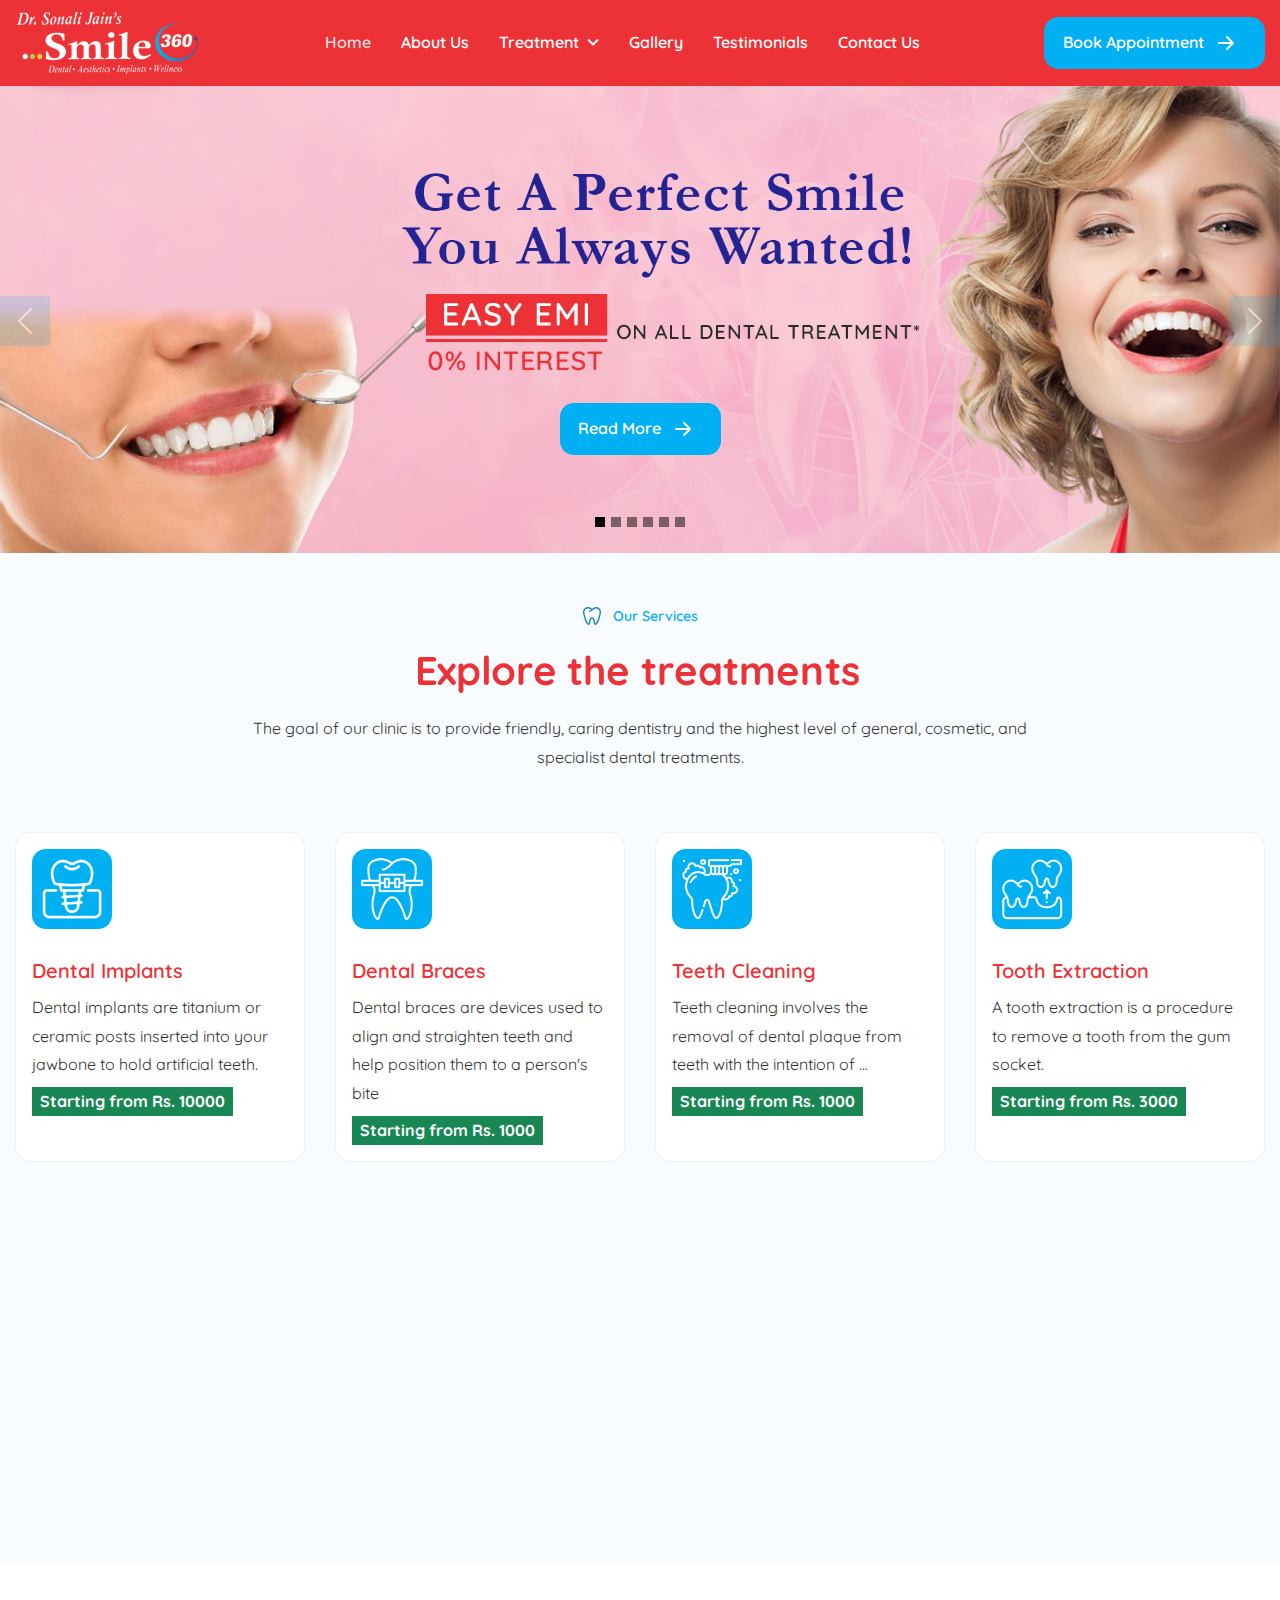
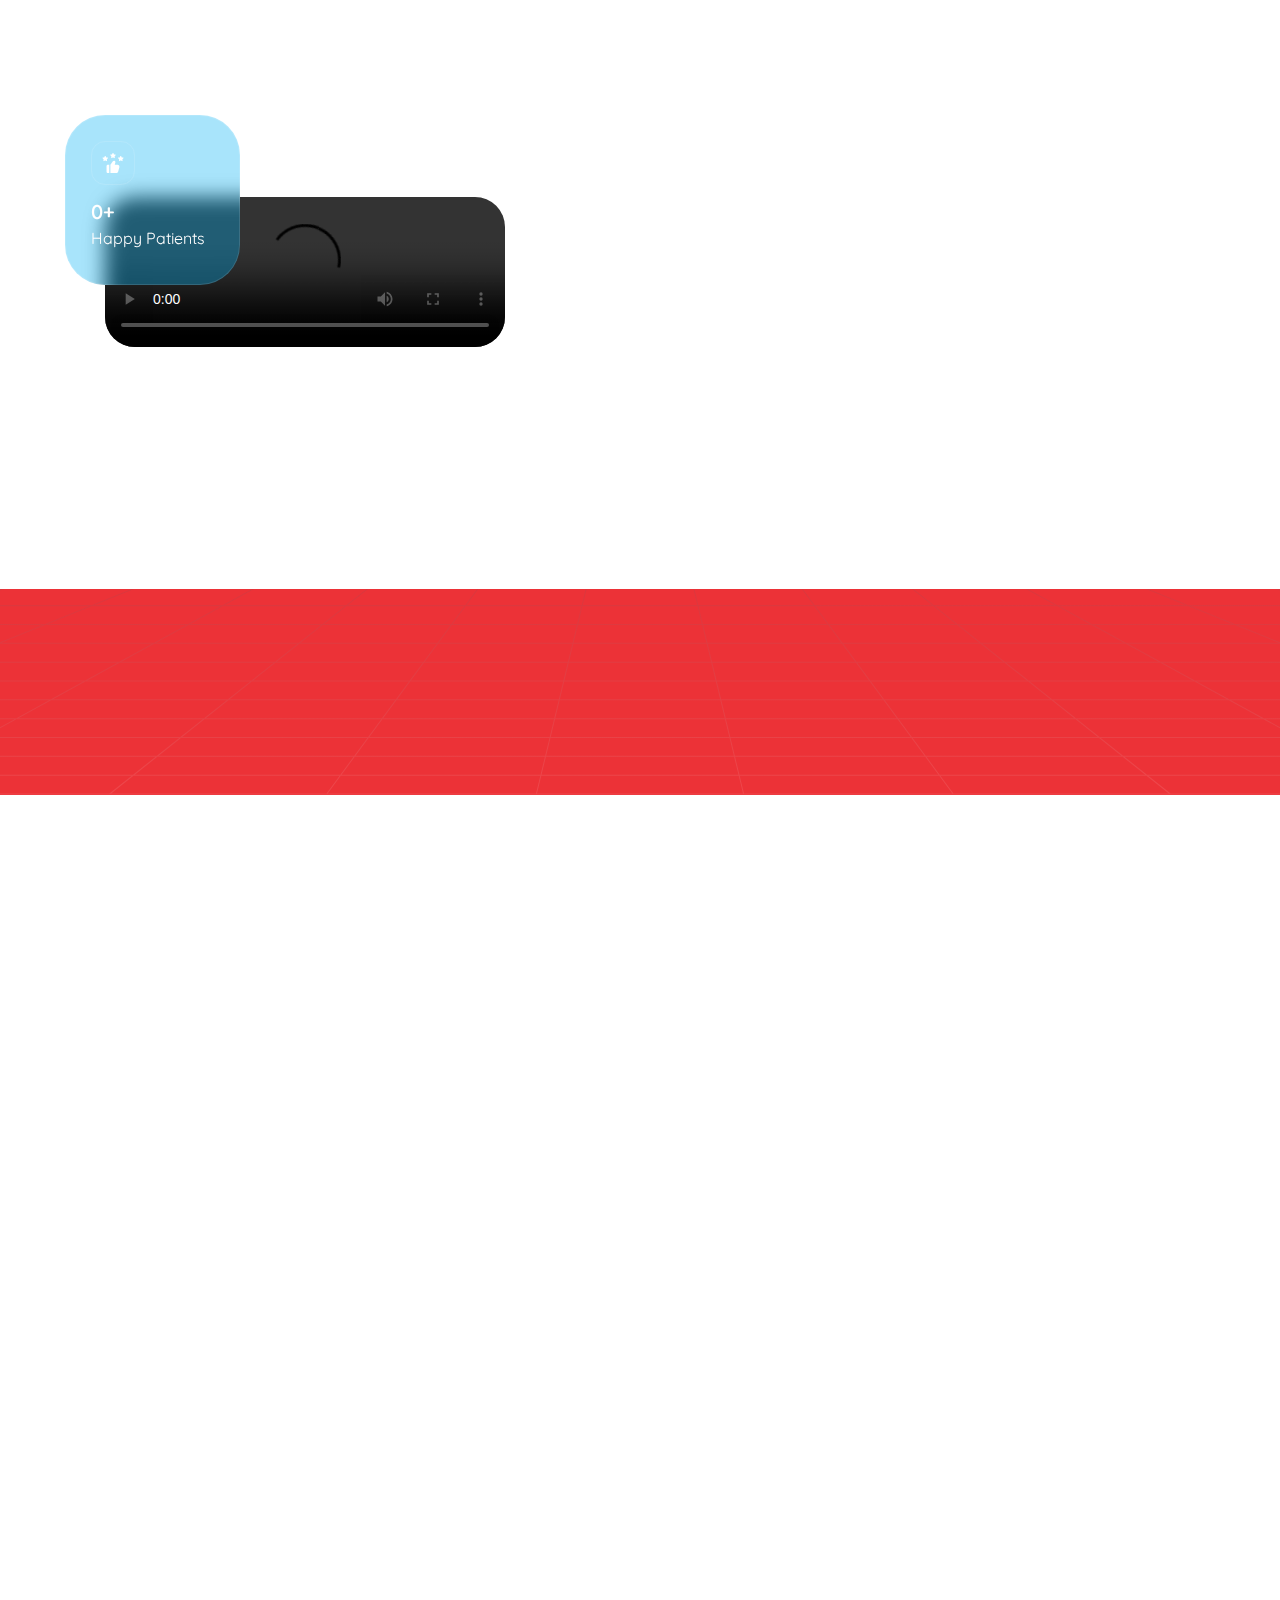
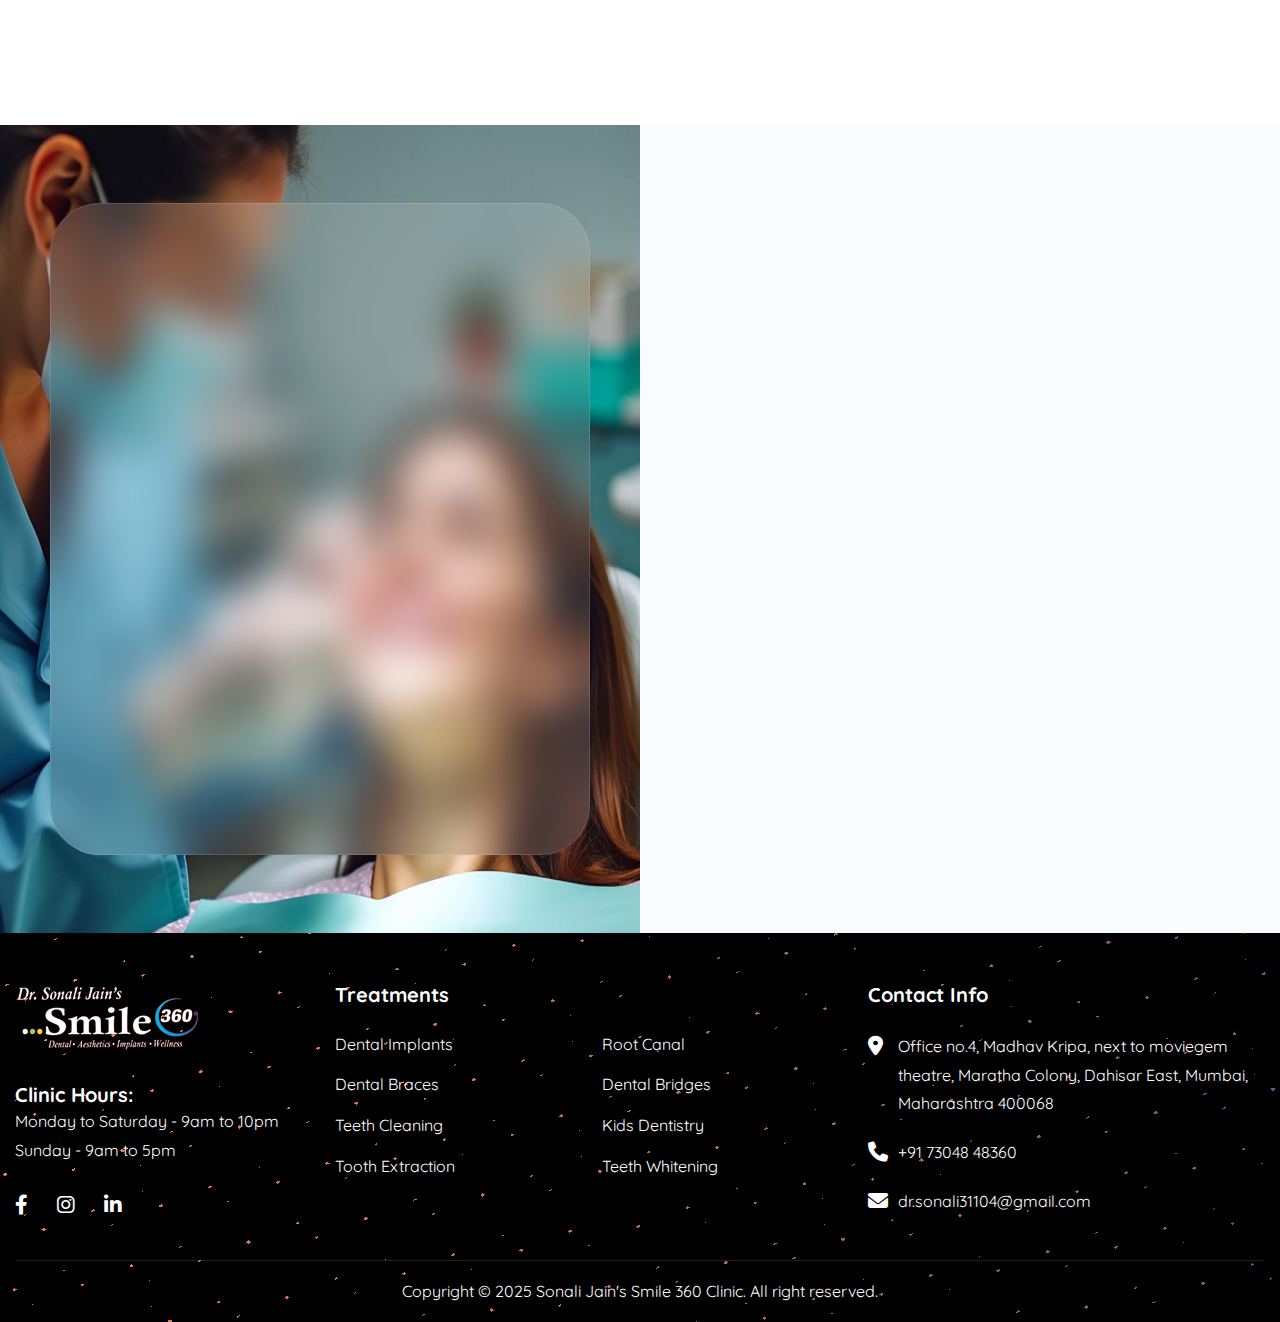
==== index.html @ e0e4926a "- new setup" ====
<!DOCTYPE html>
<html lang="zxx">

<head>
    <!-- Meta -->
    <meta charset="utf-8">
    <meta http-equiv="X-UA-Compatible" content="IE=edge">
    <meta name="viewport" content="width=device-width, initial-scale=1.0">
    <meta name="description" content="">
    <meta name="keywords" content="">
    <meta name="author" content="">
    <!-- Page Title -->
    <title>Best Dental Clinic in Mumbai and Thane - Smile 360 Clinic</title>
    <!-- Favicon Icon -->
    <link rel="shortcut icon" type="image/x-icon" href="images/favicon.png">
    <!-- Google Fonts Css-->
    <link rel="preconnect" href="https://fonts.googleapis.com/">
    <link rel="preconnect" href="https://fonts.gstatic.com/" crossorigin>
    <link href="https://fonts.googleapis.com/css2?family=Quicksand:wght@300..700&amp;display=swap" rel="stylesheet">
    <!-- Bootstrap Css -->
    <link href="css/bootstrap.min.css" rel="stylesheet" media="screen">
    <!-- SlickNav Css -->
    <!-- Swiper Css -->
    <!-- Font Awesome Icon Css-->
    <link href="css/all.css" rel="stylesheet" media="screen">
    <!-- Animated Css -->
    <link href="css/animate.css" rel="stylesheet">
    <!-- Magnific Popup Core Css File -->
    <link rel="stylesheet" href="css/magnific-popup.css">
    <!-- Main Custom Css -->
    <link href="css/custom.css" rel="stylesheet" media="screen">
    <script src="https://static.elfsight.com/platform/platform.js" async></script>
</head>

<body>
    <!-- Header Start -->
    <header class="main-header">
        <!-- <div class="header-sticky"> -->
            <nav class="navbar navbar-expand-lg">
                <div class="container">
                    <!-- Logo Start -->
                    <a class="navbar-brand" href="index.html">
                        <img src="images/logo.png" alt="Logo">
                    </a>
                    <!-- Logo End -->

                    <!-- Main Menu Start -->
                    <div class="collapse navbar-collapse main-menu">
                        <div class="nav-menu-wrapper">
                            <ul class="navbar-nav mr-auto" id="menu">
                                <li class="nav-item"><a class="nav-link active" href="">Home</a></li>
                                <li class="nav-item"><a class="nav-link" href="">About Us</a></li>

                                <li class="nav-item submenu"><a class="nav-link" href="#">Treatment</a>
                                    <ul>
                                        <li class="nav-item"><a class="nav-link" href="">Dental Implants
                                        <li class="nav-item"><a class="nav-link" href="">Dental Braces</a></li>
                                        <li class="nav-item"><a class="nav-link" href="">Teeth Cleaning</a></li>
                                        <li class="nav-item"><a class="nav-link" href="">Tooth Extraction</a></li>
                                        <li class="nav-item"><a class="nav-link" href="">Root Canal</a></li>
                                        <li class="nav-item"><a class="nav-link" href="">Dental Bridges</a></li>
                                        <li class="nav-item"><a class="nav-link" href="">Kids Dentistry</a></li>
                                        <li class="nav-item"><a class="nav-link" href="">Teeth Whitening</a></li>
                                    </ul>
                                </li>
                                <li class="nav-item"><a class="nav-link" href="">Gallery</a></li>
                                <li class="nav-item"><a class="nav-link" href="">Testimonials</a></li>
                                <li class="nav-item"><a class="nav-link" href="">Contact Us</a></li>
                                <li class="nav-item highlighted-menu"><a class="nav-link" href="">Book Appointment</a>
                                </li>
                            </ul>
                        </div>
                        <!-- Let’s Start Button Start -->
                        <div class="header-btn d-inline-flex">
                            <a href="" class="btn-default btn-highlighted">book appointment</a>
                        </div>
                        <!-- Let’s Start Button End -->
                    </div>
                    <!-- Main Menu End -->
                    <div class="navbar-toggle"></div>
                </div>
            </nav>
            <div class="responsive-menu"></div>
      
    </header>
    <!-- Header End -->

    <!-- Hero Section Start -->

    <div id="carouselExampleCaptions" class="carousel slide carousel-fade" data-bs-ride="carousel">
        <div class="carousel-indicators">
            <button type="button" data-bs-target="#carouselExampleCaptions" data-bs-slide-to="0" class="active"
                aria-current="true" aria-label="Slide 1"></button>
            <button type="button" data-bs-target="#carouselExampleCaptions" data-bs-slide-to="1"
                aria-label="Slide 2"></button>
            <button type="button" data-bs-target="#carouselExampleCaptions" data-bs-slide-to="2"
                aria-label="Slide 3"></button>
            <button type="button" data-bs-target="#carouselExampleCaptions" data-bs-slide-to="3"
                aria-label="Slide 4"></button>
            <button type="button" data-bs-target="#carouselExampleCaptions" data-bs-slide-to="4"
                aria-label="Slide 5"></button>
            <button type="button" data-bs-target="#carouselExampleCaptions" data-bs-slide-to="5"
                aria-label="Slide 6"></button>
        </div>
        <div class="carousel-inner">
            <div class="carousel-item active">
                <img src="images/slider/banner1.jpg" class="d-block w-100" alt="">
                <div class="carousel-caption row justify-content-center align-items-center">
                    <div class="col-md-12 col-12">

                        <a class="btn-default wow fadeInUp" data-wow-delay="1s" href="">Read More </a>
                    </div>
                </div>
            </div>
            <div class="carousel-item">
                <img src="images/slider/banner6.jpg" class="d-block w-100" alt="Electrical Draughtsman Course">
                <div class="carousel-caption bottom-1 row justify-content-end">
                    <div class="col-md-6 col-6">

                        <a class="btn-default wow fadeInUp" data-wow-delay="1s"
                            href="">Read More </a>
                    </div>
                </div>
            </div>
            
            <div class="carousel-item">
                <img src="images/slider/banner4.jpg" class="d-block w-100" alt="">
                <div class="carousel-caption row text-start">
                    <div class="col-md-12 col-12">

                        <a class="btn-default wow fadeInUp" data-wow-delay="1s"
                            href="">Read More </a>
                    </div>
                </div>
            </div>
            <div class="carousel-item">
                <img src="images/slider/banner5.jpg" class="d-block w-100" alt="">
                <div class="carousel-caption row text-start">
                    <div class="col-md-12 col-12">

                        <a class="btn-default wow fadeInUp" data-wow-delay="1s"
                            href="">Read More </a>
                    </div>
                </div>
            </div>
            <div class="carousel-item">
                <img src="images/slider/banner2.jpg" class="d-block w-100" alt="">
                <div class="carousel-caption row text-start">
                    <div class="col-md-12 col-12">

                        <a class="btn-default wow fadeInUp" data-wow-delay="1s"
                            href="">Read More </a>
                    </div>
                </div>
            </div>
            <div class="carousel-item">
                <img src="images/slider/banner7.jpg" class="d-block w-100" alt="Electrical Draughtsman Course">
                <div class="carousel-caption row text-start">
                    <div class="col-md-12 col-12">

                        <a class="btn-default wow fadeInUp" data-wow-delay="1s"
                            href="">Read More </a>
                    </div>
                </div>
            </div>

        </div>
        <button class="carousel-control-prev" type="button" data-bs-target="#carouselExampleCaptions"
            data-bs-slide="prev">
            <span class="carousel-control-prev-icon" aria-hidden="true"></span>
            <span class="visually-hidden">Previous</span>
        </button>
        <button class="carousel-control-next" type="button" data-bs-target="#carouselExampleCaptions"
            data-bs-slide="next">
            <span class="carousel-control-next-icon" aria-hidden="true"></span>
            <span class="visually-hidden">Next</span>
        </button>
    </div>

    <!-- Hero Section End -->
    <!-- Our Service Section Start -->
    <div class="our-service">
        <div class="container">
            <div class="row section-row">
                <div class="col-lg-12">
                    <!-- Section Title Start -->
                    <div class="section-title">
                        <h3 class="wow fadeInUp">our services</h3>
                        <h2 class="text-anime-style-3" data-cursor="-opaque">Explore the treatments</h2>
                        <p class="wow fadeInUp" data-wow-delay="0.25s">The goal of our clinic is to provide friendly,
                            caring dentistry and the highest level of general, cosmetic, and specialist dental
                            treatments. </p>
                    </div>
                    <!-- Section Title End -->
                </div>
            </div>

            <div class="row">


                <div class="col-lg-3 col-md-6">
                    <a href="">
                        <div class="service-item wow fadeInUp" data-wow-delay="0.2s">
                            <div class="icon-box">
                                <img src="images/services/dental-implant.png" alt="Dental Implants">
                            </div>
                            <div class="service-content">
                                <h3>Dental Implants</h3>
                                <p>Dental implants are titanium or ceramic posts inserted into your jawbone to hold
                                    artificial teeth.</p>
                                <p class="bg-success text-white px-2 mt-2 d-inline-block fw-bold">Starting from Rs.
                                    10000</p>
                            </div>

                        </div>
                    </a>
                </div>

                <div class="col-lg-3 col-md-6">
                    <a href="">
                        <div class="service-item wow fadeInUp" data-wow-delay="0.4s">
                            <div class="icon-box">
                                <img src="images/services/dental-braces.png" alt="Dental Braces">
                            </div>
                            <div class="service-content">
                                <h3>Dental Braces</h3>
                                <p>Dental braces are devices used to align and straighten teeth and help position them to a person's bite</p>
                                <p class="bg-success text-white px-2 mt-2 d-inline-block fw-bold">Starting from Rs.
                                    1000</p>
                            </div>
                        </div>
                    </a>
                </div>
                <div class="col-lg-3 col-md-6">
                    <a href="">
                        <div class="service-item wow fadeInUp" data-wow-delay="0.6s">
                            <div class="icon-box">
                                <img src="images/services/teeth-cleaning.png" alt="Teeth cleaning">
                            </div>
                            <div class="service-content">
                                <h3>teeth cleaning</h3>
                                <p>Teeth cleaning involves the removal of dental plaque from teeth with the intention of
                                    ...
                                </p>
                                <p class="bg-success text-white px-2 mt-2 d-inline-block fw-bold">Starting from Rs.
                                    1000</p>
                            </div>
                        </div>
                    </a>
                </div>
                <div class="col-lg-3 col-md-6">
                    <a href="">
                        <div class="service-item wow fadeInUp" data-wow-delay="0.8s">
                            <div class="icon-box">
                                <img src="images/services/tooth-extraction.png" alt="Tooth Extraction">
                            </div>
                            <div class="service-content">
                                <h3>Tooth Extraction</h3>
                                <p>A tooth extraction is a procedure to remove a tooth from the gum socket.</p>
                                <p class="bg-success text-white px-2 mt-2 d-inline-block fw-bold">Starting from Rs.
                                    3000</p>
                            </div>
                        </div>
                    </a>
                </div>
                <div class="col-lg-3 col-md-6">
                    <a href="">
                        <div class="service-item wow fadeInUp" data-wow-delay="1s">
                            <div class="icon-box">
                                <img src="images/services/root-canal.png" alt="Root Canal">
                            </div>
                            <div class="service-content">
                                <h3>Root Canal</h3>
                                <p>Root canal is a treatment to repair & save a badly infected tooth instead of removing it.</p>
                                <p class="bg-success text-white px-2 mt-2 d-inline-block fw-bold">Starting from Rs.
                                    1300</p>
                            </div>
                        </div>
                    </a>
                </div>
                <div class="col-lg-3 col-md-6">
                    <a href="">
                        <div class="service-item wow fadeInUp" data-wow-delay="1.2s">
                            <div class="icon-box">
                                <img src="images/services/dental-bridges.png" alt="Dental bridges">
                            </div>
                            <div class="service-content">
                                <h3>Dental bridges</h3>
                                <p>Dental bridges are prosthetic devices used to replace missing teeth by anchoring to adjacent </p>
                                <p class="bg-success text-white px-2 mt-2 d-inline-block fw-bold">Starting from Rs.
                                    4000</p>
                            </div>
                        </div>
                    </a>
                </div>
                <div class="col-lg-3 col-md-6">
                    <a href="">
                        <div class="service-item wow fadeInUp" data-wow-delay="1.4s">
                            <div class="icon-box">
                                <img src="images/services/kids-dentistry.png" alt="Kids Dentistry">
                            </div>
                            <div class="service-content">
                                <h3>Kids Dentistry</h3>
                                <p>Kids' dental care covers a range of practices and habits that promote oral health in children</p>
                                <p class="bg-success text-white px-2 mt-2 d-inline-block fw-bold">Starting from Rs.
                                    1000</p>
                            </div>
                        </div>
                    </a>
                </div>
                <div class="col-lg-3 col-md-6">
                    <a href="">
                        <div class="service-item wow fadeInUp" data-wow-delay="1.6s">
                            <div class="icon-box">
                                <img src="images/services/tooth-whitening.png" alt="">
                            </div>
                            <div class="service-content">
                                <h3>teeth whitening</h3>
                                <p>Teeth cleaning involves the removal of dental plaque from teeth with the intention of
                                    ...
                                </p>
                                <p class="bg-success text-white px-2 mt-2 d-inline-block fw-bold">Starting from Rs.
                                    1000</p>
                            </div>
                        </div>
                    </a>
                </div>
            </div>
        </div>
    </div>
    <!-- Our Service Section End -->

    <!-- About Us Section Start -->
    <div class="about-us">
        <div class="container">
            <div class="row align-items-center">
                <div class="col-lg-6">
                    <!-- About Image Start -->
                    <div class="about-image">
                        <div class="about-img">
                            <figure class="">
                                <video controls width="400" autoplay>
                                    <source src="images/Dr.SonalJain.mp4" type="video/mp4">
                                    <source src="movie.ogg" type="video/ogg">
                                  Your browser does not support the video tag.
                                  </video>
                            </figure>
                        </div>

                        <!-- Happy Patients Counter Start -->
                        <div class="happy-patients-counter">
                            <div class="happy-patients-counter-box">
                                <div class="icon-box">
                                    <img src="images/icon-happy-patients.svg" alt="">
                                </div>

                                <div class="happy-patients-counter-content">
                                    
                                    <h3><span class="counter" data-count="875">0</span>+</h3>
                                    <p>happy patients</p>
                                </div>
                            </div>
                        </div>
                        <!-- Happy Patients Counter End -->
                    </div>
                    <!-- About Image End -->
                </div>
                <div class="col-lg-6">
                    <!-- About Us Content Start -->
                    <div class="about-us-content">
                        <!-- Section Title Start -->
                        <div class="section-title">
                            
                            <h2 class="text-anime-style-3" data-cursor="-opaque">Dr Sonali Jain's<br> Smile 360 Clinic</h2>
                            <p class="wow fadeInUp" data-wow-delay="0.25s">The goal of our clinic is to provide
                                friendly, caring dentistry and the highest level of general, cosmetic and specialist
                                dental treatments With dental practice throughout the world.</p>
                        </div>
                        <!-- Section Title End -->

                        <!-- About Content Body Start -->
                        <div class="about-content-body">
                            <div class="row align-items-center">
                                <div class="col-md-7">
                                    <!-- About Content List Start -->
                                    <div class="about-content-list wow fadeInUp" data-wow-delay="0.5s">
                                        <ul>
                                            <li>Lowest Price Guarantee</li>
                                            <li>Emergency Dental Services</li>
                                            <li>Family Friendly</li>
                                            <li>Cutting Edge Technology</li>
                                        </ul>
                                    </div>
                                    <!-- About Content List End -->
                                </div>

                                <div class="col-md-5">
                                    <!-- About Content Box Start -->
                                    <div class="experience-counter wow fadeInUp" data-wow-delay="0.5s">
                                        <div class="icon-box">
                                            <img src="images/icon-experience-year.svg" alt="">
                                        </div>
                                        <div class="experience-counter-content">
                                            <h3><span class="counter" data-count="10">0</span>+</h3>
                                            <p>years of experience</p>
                                        </div>
                                    </div>
                                    <!-- About Content Box End -->
                                </div>
                            </div>
                        </div>
                        <!-- About Content Body End -->

                        <!-- About Content Btn Start -->
                        <div class="about-content-btn wow fadeInUp" data-wow-delay="0.75s">
                            <a href="#" class="btn-default">read more</a>
                        </div>
                        <!-- About Content Btn End -->
                    </div>
                    <!-- About Us Content End -->
                </div>
            </div>
        </div>
    </div>
    <!-- About Us Section End -->
<!-- We Provide Section Start -->
<div class="we-provide">
    <div class="container">
        <div class="row align-items-center">
            <div class="col-lg-12">
                <!-- We Provide Content Start -->
                <div class="we-provide-content mb-4">
                    <!-- Section Title Start -->
                    <div class="section-title text-center">
                        <h3 class="wow fadeInUp">Testimonials</h3>
                        <h2 class="text-anime-style-3" data-cursor="-opaque">Patient Testimonials</h2>
                        
                    </div>
                    <!-- Section Title End -->
                </div>
                <!-- We Provide Content End -->
            </div>

            

            <div class="col-lg-12">
                
<div class="elfsight-app-6a26f00c-03b9-44f4-a646-f87612544fa8" data-elfsight-app-lazy></div>
            </div>
        </div>
    </div>
</div>
<!-- We Provide Section End -->
    <!-- Photo Gallery Section Start -->
	<div class="our-gallery-page">
		<div class="container">
            <div class="row section-row">
                <div class="col-lg-12">
                    <!-- Section Title Start -->
                    <div class="section-title">
                        <h3 class="wow fadeInUp">my works</h3>
                        <h2 class="text-anime-style-3" data-cursor="-opaque">Smile Gallery</h2>
                        <p class="wow fadeInUp" data-wow-delay="0.25s">Don't stop smiling, it is exactly what the world needs to survive</p>
                    </div>
                    <!-- Section Title End -->
                </div>
            </div>

			<!-- gallery section start -->
			<div class="row gallery-items">
                <div class="col-lg-3 col-md-6 col-6">
                   
                    <div class="photo-gallery wow fadeInUp" >
                        <a href="images/gallery/1.jpg">
                            <figure>
                                <img src="images/gallery/1.jpg" alt="">
                            </figure>
                        </a>
                    </div>
                    
                </div>

                <div class="col-lg-3 col-md-6 col-6">
                   
                    <div class="photo-gallery wow fadeInUp" data-wow-delay="0.2s" >
                        <a href="images/gallery/2.jpg">
                            <figure>
                                <img src="images/gallery/2.jpg" alt="">
                            </figure>
                        </a>
                    </div>
                    
                </div>

                <div class="col-lg-3 col-md-6 col-6">
                   
                    <div class="photo-gallery wow fadeInUp" data-wow-delay="0.4s" >
                        <a href="images/gallery/3.jpg">
                            <figure>
                                <img src="images/gallery/3.jpg" alt="">
                            </figure>
                        </a>
                    </div>
                    
                </div>

                <div class="col-lg-3 col-md-6 col-6">
                   
                    <div class="photo-gallery wow fadeInUp" data-wow-delay="0.6s" >
                        <a href="images/gallery/4.jpg">
                            <figure>
                                <img src="images/gallery/4.jpg" alt="">
                            </figure>
                        </a>
                    </div>
                    
                </div>

                <div class="col-lg-3 col-md-6 col-6">
                   
                    <div class="photo-gallery wow fadeInUp" data-wow-delay="0.8s" >
                        <a href="images/gallery/5.jpg">
                            <figure>
                                <img src="images/gallery/5.jpg" alt="">
                            </figure>
                        </a>
                    </div>
                    
                </div>

                <div class="col-lg-3 col-md-6 col-6">
                   
                    <div class="photo-gallery wow fadeInUp" data-wow-delay="1s" >
                        <a href="images/gallery/6.jpg">
                            <figure>
                                <img src="images/gallery/6.jpg" alt="">
                            </figure>
                        </a>
                    </div>
                    
                </div>
                
                <div class="col-lg-3 col-md-6 col-6">
                   
                    <div class="photo-gallery wow fadeInUp" data-wow-delay="1.2s" >
                        <a href="images/gallery/7.jpg">
                            <figure>
                                <img src="images/gallery/7.jpg" alt="">
                            </figure>
                        </a>
                    </div>
                    
                </div>

                <div class="col-lg-3 col-md-6 col-6">
                   
                    <div class="photo-gallery wow fadeInUp" data-wow-delay="1.4s" >
                        <a href="images/gallery/8.jpg">
                            <figure>
                                <img src="images/gallery/8.jpg" alt="">
                            </figure>
                        </a>
                    </div>
                    
                </div>

			</div>
			<!-- gallery section end -->
		</div>
	</div>
	<!-- Photo Gallery Section End -->

<!-- Why Choose Us Section Start -->
<div class="why-choose-us">
    <div class="container-fluid">
        <div class="row no-gutters align-items-center">
            <div class="col-lg-6 order-lg-1 order-2">
                <!-- Why Choose Image Start -->
                <div class="why-choose-image">
                    <!-- Why Choose Box Start -->
                    <div class="why-choose-box">
                        <!-- Why Choose Item Start -->
                        <div class="why-choose-item wow fadeInUp">
                            <div class="icon-box">
                                <img src="images/icon-medal-experience.svg" alt="">
                            </div>
                            <div class="why-choose-counter-box">
                                
                                <div class="why-choose-counter-content">
                                    <h2><span class="counter" data-count="10">0</span>+</h2>
                                    <h3>years of experience</h3>
                                </div>
                            </div>
                        </div>
                        <!-- Why Choose Item End -->

                        <!-- Why Choose Item Start -->
                        <div class="why-choose-item wow fadeInUp" data-wow-delay="0.25s">
                            <div class="icon-box">
                                <img src="images/icon-why-choose-3.svg" alt="">
                            </div>
                            <div class="why-choose-counter-box">
                                
                                <div class="why-choose-counter-content">
                                    <h2><span class="counter" data-count="500">0</span>+</h2>
                                    <h3>happy patients</h3>
                                </div>
                            </div>
                        </div>
                        <!-- Why Choose Item End -->

                        <!-- Why Choose Item Start -->
                        <div class="why-choose-item wow fadeInUp" data-wow-delay="0.5s">
                            <div class="icon-box">
                                <img src="images/icon-why-choose-2.svg" alt="">
                            </div>
                            <div class="why-choose-counter-box">
                                
                                <div class="why-choose-counter-content">
                                    <h2><span class="counter" data-count="980">0</span>+</h2>
                                    <h3>treatment completed</h3>
                                </div>
                            </div>
                        </div>
                        <!-- Why Choose Item End -->
                    </div>
                    <!-- Why Choose Box End -->
                </div>
                <!-- Why Choose Image End -->
            </div>

            <div class="col-lg-6 order-lg-2 order-1">
                <!-- Why Choose Content Start -->
                <div class="why-choose-content">
                    <!-- Section Title Start -->
                    <div class="section-title">
                        <h2 class="text-anime-style-3" data-cursor="-opaque">Frequently Asked Questions </h2>
                        
                    </div>
                    <!-- Section Title End -->

                    <div class="page-faq-accordion" id="accordion">
                        <!-- FAQ Item Start -->
                        <div class="accordion-item wow fadeInUp">
                            <h2 class="accordion-header" id="heading1">
                                <button class="accordion-button" type="button" data-bs-toggle="collapse"
                                    data-bs-target="#collapse1" aria-expanded="true" aria-controls="collapse1">
                                    What services do you offer?
                                </button>
                            </h2>
                            <div id="collapse1" class="accordion-collapse collapse show" aria-labelledby="heading1"
                                data-bs-parent="#accordion">
                                <div class="accordion-body">
                                    <p>Yes, we accept a variety of insurance plans. Please contact our office to verify if your specific insurance provider is accepted and to discuss coverage.</p>
                                </div>
                            </div>
                        </div>
                        <!-- FAQ Item End -->

                        <!-- FAQ Item Start -->
                        <div class="accordion-item wow fadeInUp" data-wow-delay="0.25s">
                            <h2 class="accordion-header" id="heading2">
                                <button class="accordion-button collapsed" type="button" data-bs-toggle="collapse"
                                    data-bs-target="#collapse2" aria-expanded="false" aria-controls="collapse2">
                                    How often should I visit the dentist?
                                </button>
                            </h2>
                            <div id="collapse2" class="accordion-collapse collapse" aria-labelledby="heading2"
                                data-bs-parent="#accordion">
                                <div class="accordion-body">
                                    <p>Dental sealants are thin, protective coatings applied to the chewing surfaces of molars to prevent cavities.</p>
                                </div>
                            </div>
                        </div>
                        <!-- FAQ Item End -->

                        <!-- FAQ Item Start -->
                        <div class="accordion-item wow fadeInUp" data-wow-delay="0.5s">
                            <h2 class="accordion-header" id="heading3">
                                <button class="accordion-button collapsed" type="button" data-bs-toggle="collapse"
                                    data-bs-target="#collapse3" aria-expanded="false" aria-controls="collapse3">
                                    
                                    What are the signs of gum disease and how can it be prevented?
                                </button>
                            </h2>
                            <div id="collapse3" class="accordion-collapse collapse" aria-labelledby="heading3"
                                data-bs-parent="#accordion">
                                <div class="accordion-body">
                                    <p>Yes, teeth whitening treatments performed by a dentist or with dentist-approved products are safe and effective.</p>
                                </div>
                            </div>
                        </div>
                        <!-- FAQ Item End -->

                        <!-- FAQ Item Start -->
                        <div class="accordion-item wow fadeInUp" data-wow-delay="0.75s">
                            <h2 class="accordion-header" id="heading4">
                                <button class="accordion-button collapsed" type="button" data-bs-toggle="collapse"
                                    data-bs-target="#collapse4" aria-expanded="false" aria-controls="collapse4">
                                    What can I expect during my first visit?
                                </button>
                            </h2>
                            <div id="collapse4" class="accordion-collapse collapse" aria-labelledby="heading4"
                                data-bs-parent="#accordion">
                                <div class="accordion-body">
                                    <p>Cosmetic dentistry focuses on improving the appearance of teeth, gums, and smile through procedures like whitening, veneers, and bonding.</p>
                                </div>
                            </div>
                        </div>
                        <!-- FAQ Item End -->

                        <!-- FAQ Item Start -->
                        <div class="accordion-item wow fadeInUp" data-wow-delay="1s">
                            <h2 class="accordion-header" id="heading5">
                                <button class="accordion-button collapsed" type="button" data-bs-toggle="collapse"
                                    data-bs-target="#collapse5" aria-expanded="false" aria-controls="collapse5">
                                    Do you offer emergency dental care?
                                </button>
                            </h2>
                            <div id="collapse5" class="accordion-collapse collapse" aria-labelledby="heading5"
                                data-bs-parent="#accordion">
                                <div class="accordion-body">
                                    <p>At-home whitening options include over-the-counter whitening strips, gels, toothpaste, and custom trays provided by your dentist.</p>
                                </div>
                            </div>
                        </div>
                        <!-- FAQ Item End -->
                    </div>
                </div>
                <!-- Why Choose Content End -->
            </div>
        </div>
    </div>
</div>
<!-- Why Choose Us Section End -->
    

    <!-- Footer Start -->
    <footer class="main-footer">
        <div class="container">
            <div class="row">
                <div class="col-lg-3 col-md-3 col-12">
                    <!-- About Footer Start -->
                    <div class="about-footer">
                        <!-- Footer Logo Start -->
                        <div class="footer-logo">
                            <img src="images/logo.png" alt="">
                        </div>
                        <!-- Footer Logo End -->

                        <!-- About Footer Content Start -->
                        <div class="about-footer-content">
                            <h5 class="text-white">Clinic Hours:</h5>
                            <p>Monday to Saturday - 9am to 10pm<br> Sunday - 9am to 5pm</p>
                        </div>
                        <!-- Footer Social Links Start -->
                        <div class="footer-social-links">
                            <ul>
                                <li><a href="https://www.facebook.com/smile360dentalclinicmumbai/" target="_blank"><i
                                            class="fa-brands fa-facebook-f"></i></a></li>
                                <li><a href="#" target="_blank"><i class="fa-brands fa-instagram"></i></a></li>
                                <li><a href="#" target="_blank"><i class="fa-brands fa-linkedin-in"></i></a></li>

                            </ul>
                        </div>
                        <!-- Footer Social Links End -->

                    </div>
                    <!-- About Footer End -->
                </div>



                <div class="col-lg-5 col-md-5 col-12">
                    <!-- About Links Start -->
                    <div class="footer-links">
                        <h3>Treatments</h3>
                        <div class="row">
                            <div class="col-6">
                                <ul>
                                    <li><a href="">Dental Implants</a></li>
                                    <li><a href="">Dental Braces</a></li>
                                    <li><a href="">Teeth Cleaning</a></li>
                                    <li><a href="">Tooth Extraction</a></li>
                                </ul>
                            </div>
                            <div class="col-6">
                                <ul>

                                    <li><a href="">Root Canal</a></li>
                                    <li><a href="">Dental Bridges</a></li>
                                    <li><a href="">Kids Dentistry</a></li>
                                    <li><a href="">Teeth Whitening</a></li>
                                </ul>
                            </div>
                        </div>

                    </div>
                    <!-- About Links End -->
                </div>

                <div class="col-lg-4 col-md-4 col-12">
                    <!-- Footer Contact Info Box Start -->
                    <div class="footer-links footer-contact-box">
                        <h3>contact info</h3>
                        <!-- Info Box Start -->
                        <div class="footer-info-box">
                            <!-- Icon Box Start -->
                            <div class="icon-box">
                                <i class="fa-solid fa-location-dot"></i>
                            </div>
                            <!-- Icon Box End -->
                            <p>Office no.4, Madhav Kripa, next to moviegem theatre, Maratha Colony, Dahisar East,
                                Mumbai, Maharashtra 400068</p>
                        </div>
                        <!-- Info Box End -->
                        <!-- Info Box Start -->
                        <div class="footer-info-box">
                            <!-- Icon Box Start -->
                            <div class="icon-box">
                                <i class="fa-solid fa-phone"></i>
                            </div>
                            <!-- Icon Box End -->
                            <p>+91 73048 48360</p>
                        </div>
                        <!-- Info Box End -->

                        <!-- Info Box Start -->
                        <div class="footer-info-box">
                            <!-- Icon Box Start -->
                            <div class="icon-box">
                                <i class="fa-solid fa-envelope"></i>
                            </div>
                            <!-- Icon Box End -->
                            <p>
                                dr.sonali31104@gmail.com</p>
                        </div>
                        <!-- Info Box End -->


                    </div>
                    <!-- Footer Contact Info Box End -->
                </div>
            </div>

            <!-- Footer Copyright Section Start -->
            <div class="footer-copyright">
                <div class="row align-items-center">
                    <div class="col-lg-12">
                        <!-- Footer Copyright Start -->
                        <div class="footer-copyright-text">
                            <p>Copyright © 2025 Sonali Jain's Smile 360 Clinic. All right reserved.</p>
                        </div>
                        <!-- Footer Copyright End -->
                    </div>
                </div>
            </div>
            <!-- Footer Copyright Section End -->
        </div>
    </footer>
    <!-- Footer End -->

    <!-- Jquery Library File -->
    <script src="js/jquery-3.7.1.min.js"></script>
    <script src="js/bootstrap.min.js"></script>
    <script src="js/jquery.slicknav.js"></script>
    <script src="js/jquery.magnific-popup.min.js"></script>
    <script src="js/gsap.min.js"></script>
    <script src="js/SplitText.js"></script>
    <script src="js/ScrollTrigger.min.js"></script>
    <script src="js/wow.js"></script>
    <script src="js/function.js"></script>
    <script>
        $(document).ready(function($) {
    //Check if an element was in a screen
    function isScrolledIntoView(elem){
        var docViewTop = $(window).scrollTop();
        var docViewBottom = docViewTop + $(window).height();
        var elemTop = $(elem).offset().top;
        var elemBottom = elemTop + $(elem).height();
        return ((elemBottom <= docViewBottom));
    }
    //Count up code
    function countUp() {
        $('.counter').each(function() {
          var $this = $(this), // <- Don't touch this variable. It's pure magic.
              countTo = $this.attr('data-count');
              ended = $this.attr('ended');

        if ( ended != "true" && isScrolledIntoView($this) ) {
            $({ countNum: $this.text()}).animate({
            countNum: countTo
          },
          {
            duration: 2500, //duration of counting
            easing: 'swing',
            step: function() {
              $this.text(Math.floor(this.countNum));
            },
            complete: function() {
              $this.text(this.countNum);
            }
          });
        $this.attr('ended', 'true');
        }
        });
    }
    //Start animation on page-load
    if ( isScrolledIntoView(".counter") ) {
        countUp();
    }
    //Start animation on screen
    $(document).scroll(function() {
        if ( isScrolledIntoView(".counter") ) {
            countUp();
        }
    });
});
    </script>
</body>

</html>
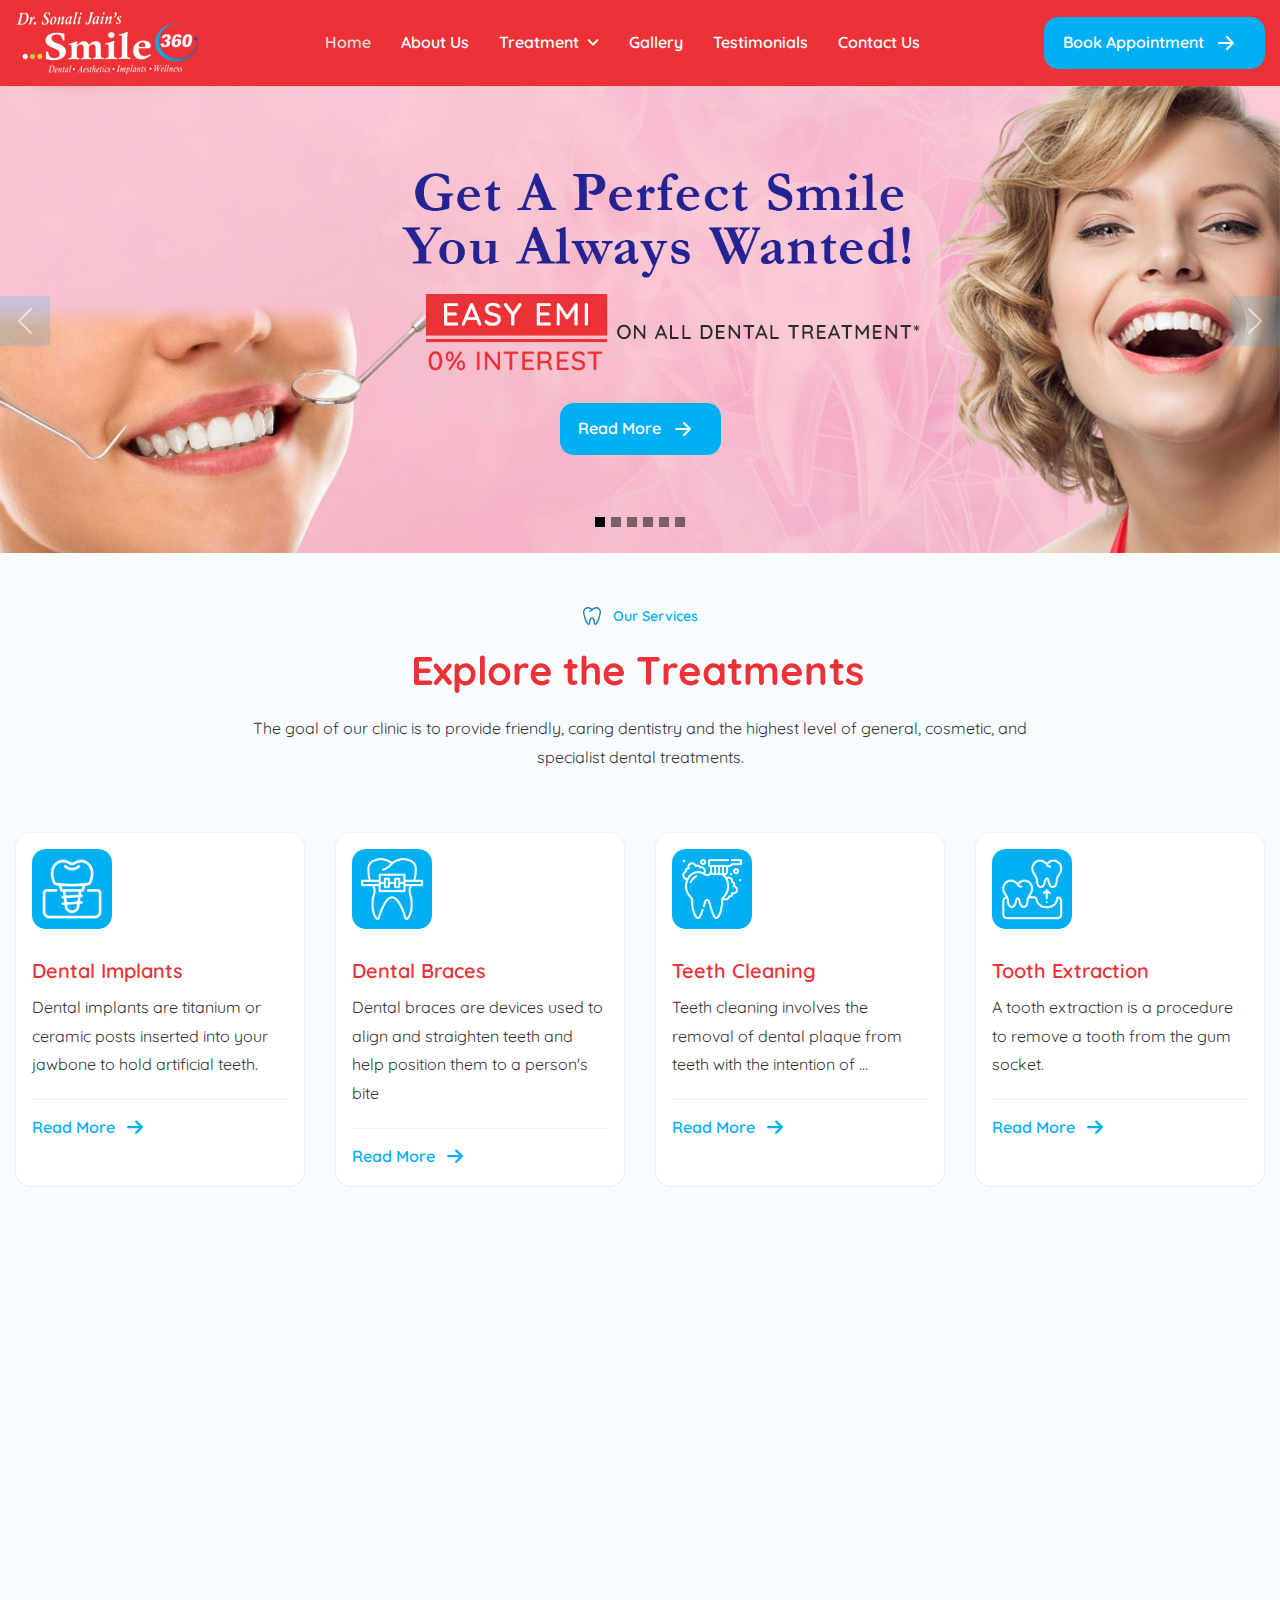
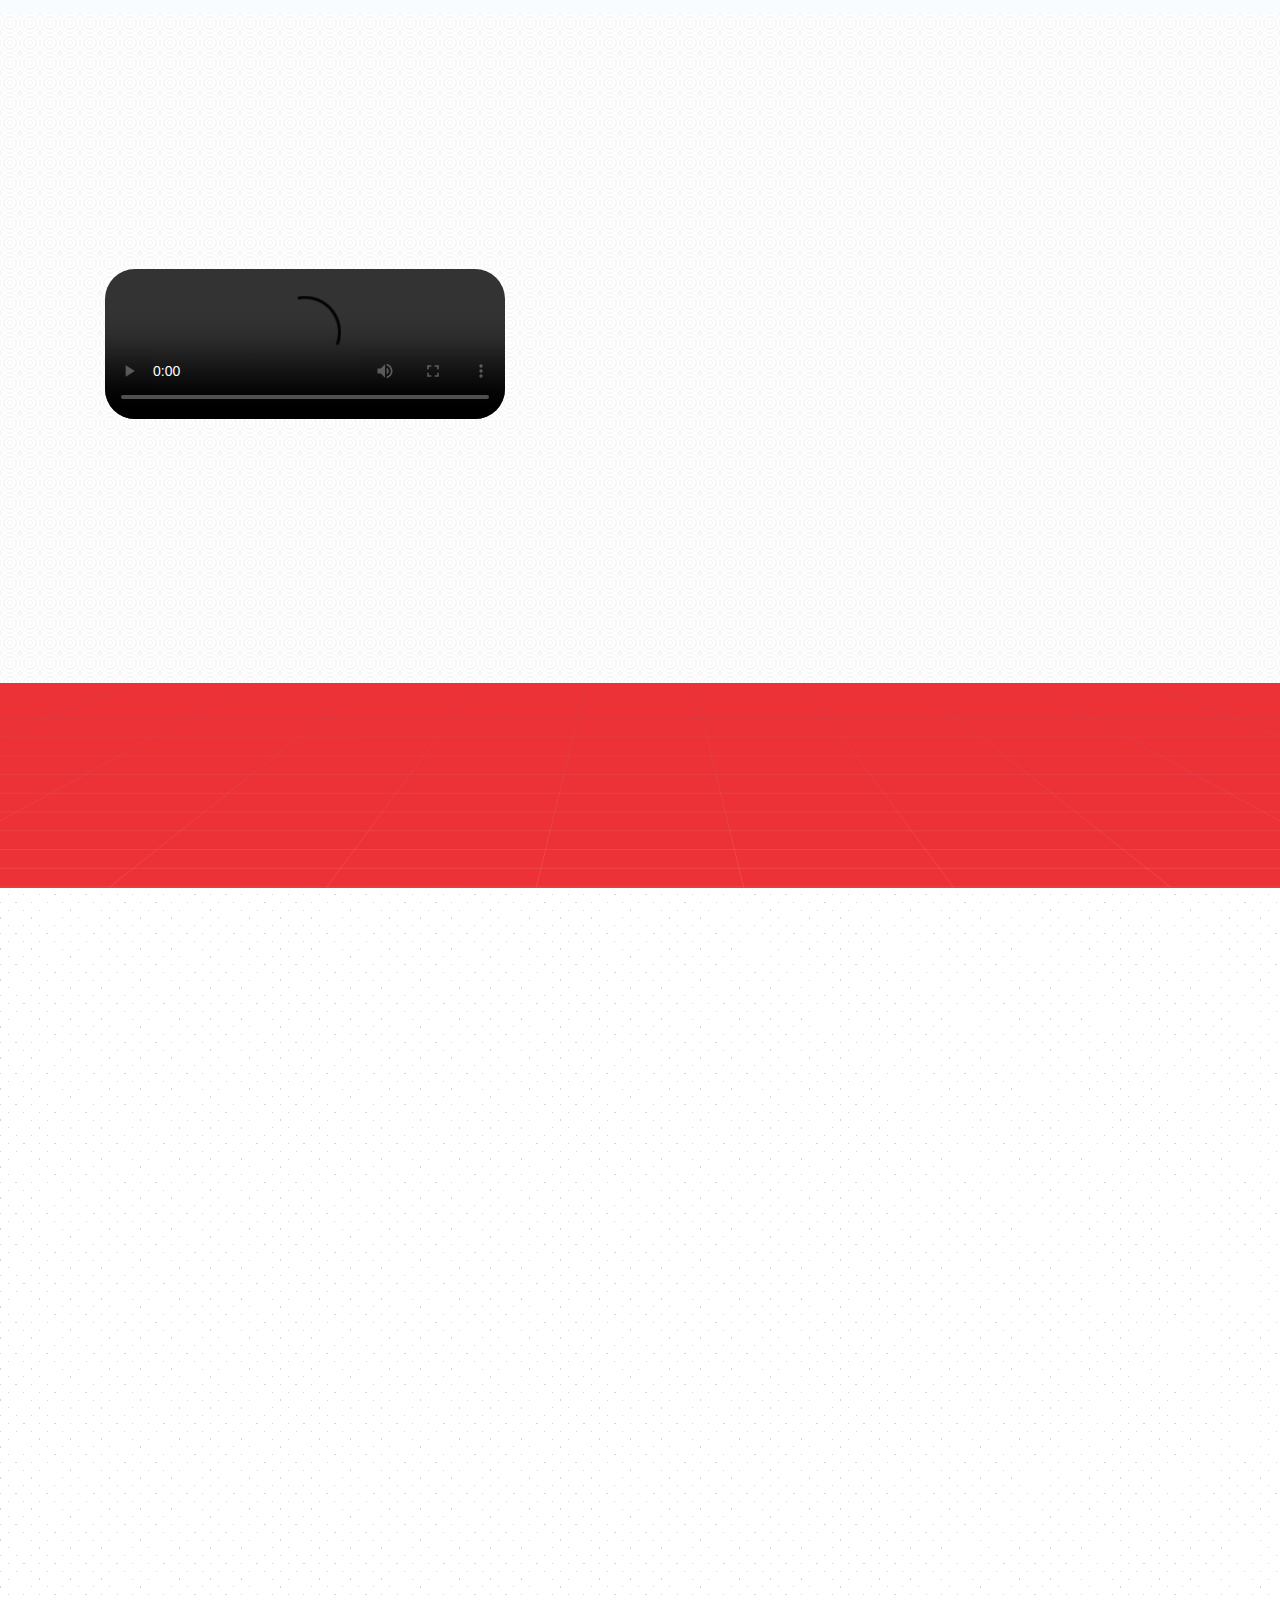
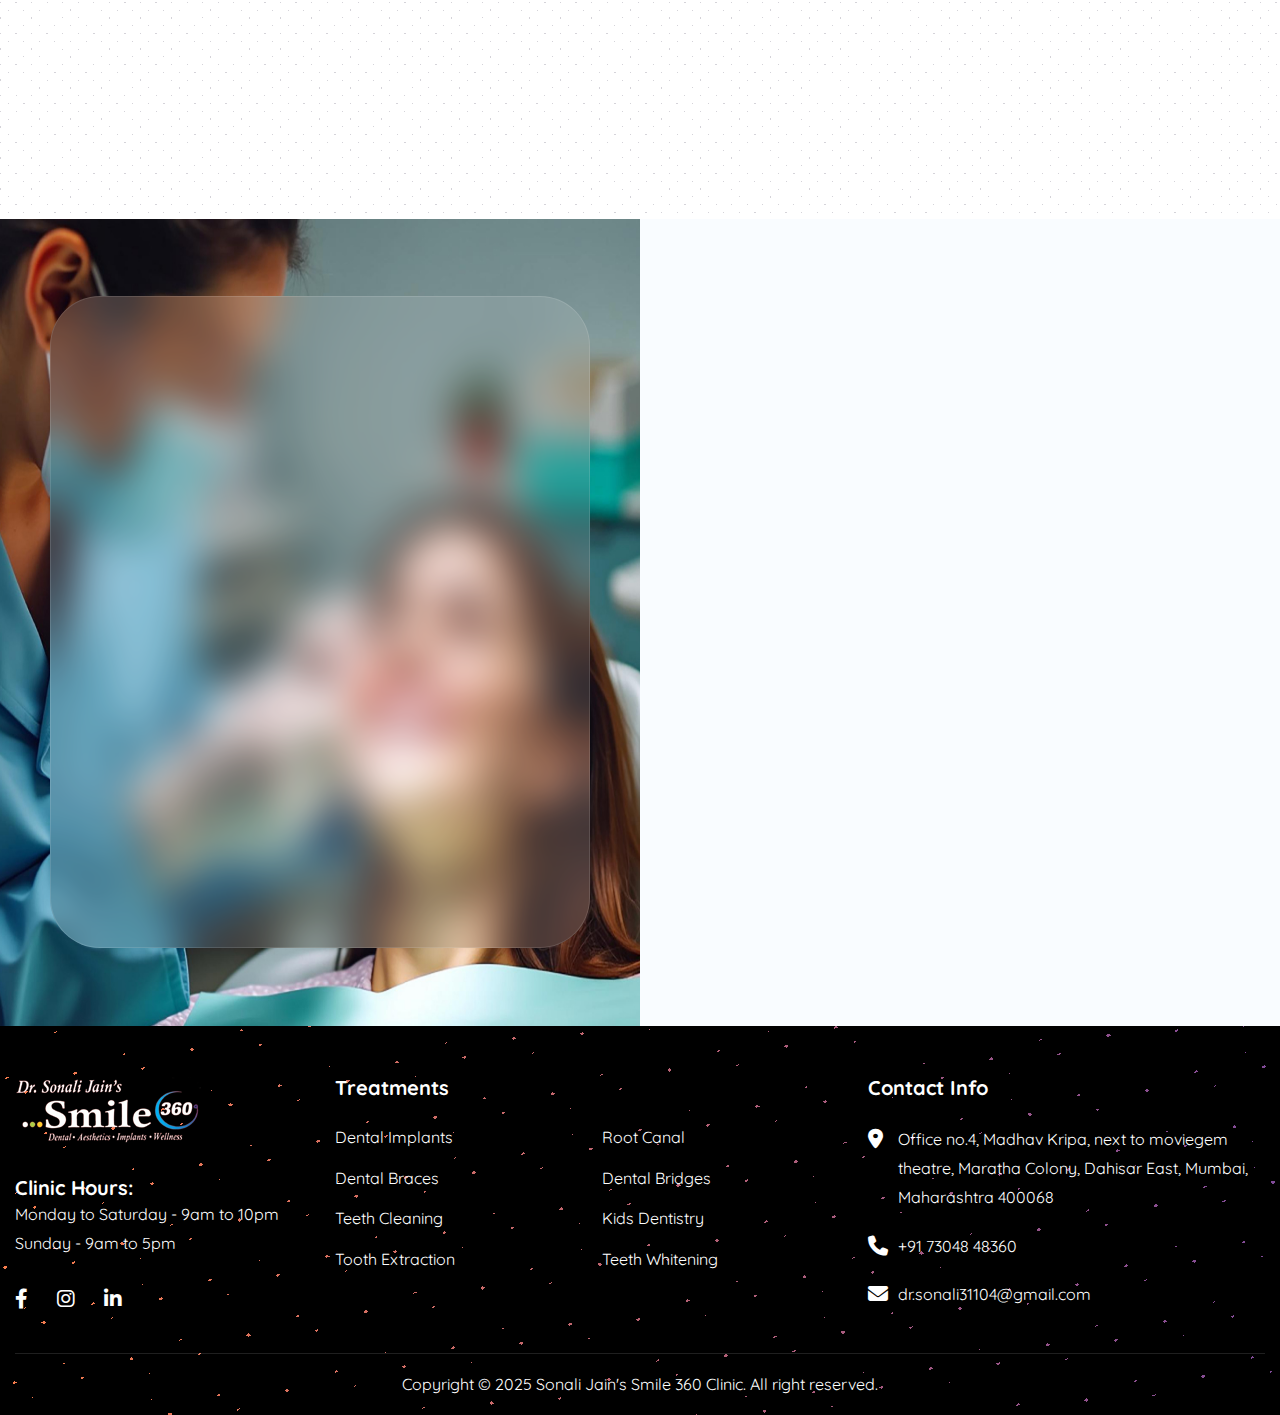
==== commit dec060e3: "- new changes" ====
--- a/index.html
+++ b/index.html
@@ -36,52 +36,52 @@
     <!-- Header Start -->
     <header class="main-header">
         <!-- <div class="header-sticky"> -->
-            <nav class="navbar navbar-expand-lg">
-                <div class="container">
-                    <!-- Logo Start -->
-                    <a class="navbar-brand" href="index.html">
-                        <img src="images/logo.png" alt="Logo">
-                    </a>
-                    <!-- Logo End -->
-
-                    <!-- Main Menu Start -->
-                    <div class="collapse navbar-collapse main-menu">
-                        <div class="nav-menu-wrapper">
-                            <ul class="navbar-nav mr-auto" id="menu">
-                                <li class="nav-item"><a class="nav-link active" href="">Home</a></li>
-                                <li class="nav-item"><a class="nav-link" href="">About Us</a></li>
-
-                                <li class="nav-item submenu"><a class="nav-link" href="#">Treatment</a>
-                                    <ul>
-                                        <li class="nav-item"><a class="nav-link" href="">Dental Implants
-                                        <li class="nav-item"><a class="nav-link" href="">Dental Braces</a></li>
-                                        <li class="nav-item"><a class="nav-link" href="">Teeth Cleaning</a></li>
-                                        <li class="nav-item"><a class="nav-link" href="">Tooth Extraction</a></li>
-                                        <li class="nav-item"><a class="nav-link" href="">Root Canal</a></li>
-                                        <li class="nav-item"><a class="nav-link" href="">Dental Bridges</a></li>
-                                        <li class="nav-item"><a class="nav-link" href="">Kids Dentistry</a></li>
-                                        <li class="nav-item"><a class="nav-link" href="">Teeth Whitening</a></li>
-                                    </ul>
-                                </li>
-                                <li class="nav-item"><a class="nav-link" href="">Gallery</a></li>
-                                <li class="nav-item"><a class="nav-link" href="">Testimonials</a></li>
-                                <li class="nav-item"><a class="nav-link" href="">Contact Us</a></li>
-                                <li class="nav-item highlighted-menu"><a class="nav-link" href="">Book Appointment</a>
-                                </li>
-                            </ul>
-                        </div>
-                        <!-- Let’s Start Button Start -->
-                        <div class="header-btn d-inline-flex">
-                            <a href="" class="btn-default btn-highlighted">book appointment</a>
-                        </div>
-                        <!-- Let’s Start Button End -->
-                    </div>
-                    <!-- Main Menu End -->
-                    <div class="navbar-toggle"></div>
-                </div>
-            </nav>
-            <div class="responsive-menu"></div>
-      
+        <nav class="navbar navbar-expand-lg">
+            <div class="container">
+                <!-- Logo Start -->
+                <a class="navbar-brand" href="index.html">
+                    <img src="images/logo.png" alt="Logo">
+                </a>
+                <!-- Logo End -->
+
+                <!-- Main Menu Start -->
+                <div class="collapse navbar-collapse main-menu">
+                    <div class="nav-menu-wrapper">
+                        <ul class="navbar-nav mr-auto" id="menu">
+                            <li class="nav-item"><a class="nav-link active" href="">Home</a></li>
+                            <li class="nav-item"><a class="nav-link" href="">About Us</a></li>
+
+                            <li class="nav-item submenu"><a class="nav-link" href="#">Treatment</a>
+                                <ul>
+                                    <li class="nav-item"><a class="nav-link" href="">Dental Implants
+                                    <li class="nav-item"><a class="nav-link" href="">Dental Braces</a></li>
+                                    <li class="nav-item"><a class="nav-link" href="">Teeth Cleaning</a></li>
+                                    <li class="nav-item"><a class="nav-link" href="">Tooth Extraction</a></li>
+                                    <li class="nav-item"><a class="nav-link" href="">Root Canal</a></li>
+                                    <li class="nav-item"><a class="nav-link" href="">Dental Bridges</a></li>
+                                    <li class="nav-item"><a class="nav-link" href="">Kids Dentistry</a></li>
+                                    <li class="nav-item"><a class="nav-link" href="">Teeth Whitening</a></li>
+                                </ul>
+                            </li>
+                            <li class="nav-item"><a class="nav-link" href="">Gallery</a></li>
+                            <li class="nav-item"><a class="nav-link" href="">Testimonials</a></li>
+                            <li class="nav-item"><a class="nav-link" href="">Contact Us</a></li>
+                            <li class="nav-item highlighted-menu"><a class="nav-link" href="">Book Appointment</a>
+                            </li>
+                        </ul>
+                    </div>
+                    <!-- Let’s Start Button Start -->
+                    <div class="header-btn d-inline-flex">
+                        <a href="" class="btn-default btn-highlighted">book appointment</a>
+                    </div>
+                    <!-- Let’s Start Button End -->
+                </div>
+                <!-- Main Menu End -->
+                <div class="navbar-toggle"></div>
+            </div>
+        </nav>
+        <div class="responsive-menu"></div>
+
     </header>
     <!-- Header End -->
 
@@ -117,19 +117,17 @@
                 <div class="carousel-caption bottom-1 row justify-content-end">
                     <div class="col-md-6 col-6">
 
-                        <a class="btn-default wow fadeInUp" data-wow-delay="1s"
-                            href="">Read More </a>
-                    </div>
-                </div>
-            </div>
-            
+                        <a class="btn-default wow fadeInUp" data-wow-delay="1s" href="">Read More </a>
+                    </div>
+                </div>
+            </div>
+
             <div class="carousel-item">
                 <img src="images/slider/banner4.jpg" class="d-block w-100" alt="">
                 <div class="carousel-caption row text-start">
                     <div class="col-md-12 col-12">
 
-                        <a class="btn-default wow fadeInUp" data-wow-delay="1s"
-                            href="">Read More </a>
+                        <a class="btn-default wow fadeInUp" data-wow-delay="1s" href="">Read More </a>
                     </div>
                 </div>
             </div>
@@ -138,8 +136,7 @@
                 <div class="carousel-caption row text-start">
                     <div class="col-md-12 col-12">
 
-                        <a class="btn-default wow fadeInUp" data-wow-delay="1s"
-                            href="">Read More </a>
+                        <a class="btn-default wow fadeInUp" data-wow-delay="1s" href="">Read More </a>
                     </div>
                 </div>
             </div>
@@ -148,8 +145,7 @@
                 <div class="carousel-caption row text-start">
                     <div class="col-md-12 col-12">
 
-                        <a class="btn-default wow fadeInUp" data-wow-delay="1s"
-                            href="">Read More </a>
+                        <a class="btn-default wow fadeInUp" data-wow-delay="1s" href="">Read More </a>
                     </div>
                 </div>
             </div>
@@ -158,8 +154,7 @@
                 <div class="carousel-caption row text-start">
                     <div class="col-md-12 col-12">
 
-                        <a class="btn-default wow fadeInUp" data-wow-delay="1s"
-                            href="">Read More </a>
+                        <a class="btn-default wow fadeInUp" data-wow-delay="1s" href="">Read More </a>
                     </div>
                 </div>
             </div>
@@ -186,7 +181,7 @@
                     <!-- Section Title Start -->
                     <div class="section-title">
                         <h3 class="wow fadeInUp">our services</h3>
-                        <h2 class="text-anime-style-3" data-cursor="-opaque">Explore the treatments</h2>
+                        <h2 class="text-anime-style-3" data-cursor="-opaque">Explore the Treatments</h2>
                         <p class="wow fadeInUp" data-wow-delay="0.25s">The goal of our clinic is to provide friendly,
                             caring dentistry and the highest level of general, cosmetic, and specialist dental
                             treatments. </p>
@@ -198,132 +193,141 @@
             <div class="row">
 
 
-                <div class="col-lg-3 col-md-6">
-                    <a href="">
-                        <div class="service-item wow fadeInUp" data-wow-delay="0.2s">
-                            <div class="icon-box">
-                                <img src="images/services/dental-implant.png" alt="Dental Implants">
-                            </div>
-                            <div class="service-content">
-                                <h3>Dental Implants</h3>
-                                <p>Dental implants are titanium or ceramic posts inserted into your jawbone to hold
-                                    artificial teeth.</p>
-                                <p class="bg-success text-white px-2 mt-2 d-inline-block fw-bold">Starting from Rs.
-                                    10000</p>
-                            </div>
-
-                        </div>
-                    </a>
-                </div>
-
-                <div class="col-lg-3 col-md-6">
-                    <a href="">
-                        <div class="service-item wow fadeInUp" data-wow-delay="0.4s">
-                            <div class="icon-box">
-                                <img src="images/services/dental-braces.png" alt="Dental Braces">
-                            </div>
-                            <div class="service-content">
-                                <h3>Dental Braces</h3>
-                                <p>Dental braces are devices used to align and straighten teeth and help position them to a person's bite</p>
-                                <p class="bg-success text-white px-2 mt-2 d-inline-block fw-bold">Starting from Rs.
-                                    1000</p>
-                            </div>
-                        </div>
-                    </a>
-                </div>
-                <div class="col-lg-3 col-md-6">
-                    <a href="">
-                        <div class="service-item wow fadeInUp" data-wow-delay="0.6s">
-                            <div class="icon-box">
-                                <img src="images/services/teeth-cleaning.png" alt="Teeth cleaning">
-                            </div>
-                            <div class="service-content">
-                                <h3>teeth cleaning</h3>
-                                <p>Teeth cleaning involves the removal of dental plaque from teeth with the intention of
-                                    ...
-                                </p>
-                                <p class="bg-success text-white px-2 mt-2 d-inline-block fw-bold">Starting from Rs.
-                                    1000</p>
-                            </div>
-                        </div>
-                    </a>
-                </div>
-                <div class="col-lg-3 col-md-6">
-                    <a href="">
-                        <div class="service-item wow fadeInUp" data-wow-delay="0.8s">
-                            <div class="icon-box">
-                                <img src="images/services/tooth-extraction.png" alt="Tooth Extraction">
-                            </div>
-                            <div class="service-content">
-                                <h3>Tooth Extraction</h3>
-                                <p>A tooth extraction is a procedure to remove a tooth from the gum socket.</p>
-                                <p class="bg-success text-white px-2 mt-2 d-inline-block fw-bold">Starting from Rs.
-                                    3000</p>
-                            </div>
-                        </div>
-                    </a>
-                </div>
-                <div class="col-lg-3 col-md-6">
-                    <a href="">
-                        <div class="service-item wow fadeInUp" data-wow-delay="1s">
-                            <div class="icon-box">
-                                <img src="images/services/root-canal.png" alt="Root Canal">
-                            </div>
-                            <div class="service-content">
-                                <h3>Root Canal</h3>
-                                <p>Root canal is a treatment to repair & save a badly infected tooth instead of removing it.</p>
-                                <p class="bg-success text-white px-2 mt-2 d-inline-block fw-bold">Starting from Rs.
-                                    1300</p>
-                            </div>
-                        </div>
-                    </a>
-                </div>
-                <div class="col-lg-3 col-md-6">
-                    <a href="">
-                        <div class="service-item wow fadeInUp" data-wow-delay="1.2s">
-                            <div class="icon-box">
-                                <img src="images/services/dental-bridges.png" alt="Dental bridges">
-                            </div>
-                            <div class="service-content">
-                                <h3>Dental bridges</h3>
-                                <p>Dental bridges are prosthetic devices used to replace missing teeth by anchoring to adjacent </p>
-                                <p class="bg-success text-white px-2 mt-2 d-inline-block fw-bold">Starting from Rs.
-                                    4000</p>
-                            </div>
-                        </div>
-                    </a>
-                </div>
-                <div class="col-lg-3 col-md-6">
-                    <a href="">
-                        <div class="service-item wow fadeInUp" data-wow-delay="1.4s">
-                            <div class="icon-box">
-                                <img src="images/services/kids-dentistry.png" alt="Kids Dentistry">
-                            </div>
-                            <div class="service-content">
-                                <h3>Kids Dentistry</h3>
-                                <p>Kids' dental care covers a range of practices and habits that promote oral health in children</p>
-                                <p class="bg-success text-white px-2 mt-2 d-inline-block fw-bold">Starting from Rs.
-                                    1000</p>
-                            </div>
-                        </div>
-                    </a>
-                </div>
-                <div class="col-lg-3 col-md-6">
-                    <a href="">
-                        <div class="service-item wow fadeInUp" data-wow-delay="1.6s">
-                            <div class="icon-box">
-                                <img src="images/services/tooth-whitening.png" alt="">
-                            </div>
-                            <div class="service-content">
-                                <h3>teeth whitening</h3>
-                                <p>Teeth cleaning involves the removal of dental plaque from teeth with the intention of
-                                    ...
-                                </p>
-                                <p class="bg-success text-white px-2 mt-2 d-inline-block fw-bold">Starting from Rs.
-                                    1000</p>
-                            </div>
-                        </div>
-                    </a>
+                <div class="col-lg-3 col-md-4 col-sm-6">
+
+                    <div class="service-item wow fadeInUp" data-wow-delay="0.2s">
+                        <div class="icon-box">
+                            <img src="images/services/dental-implant.png" alt="Dental Implants">
+                        </div>
+                        <div class="service-content">
+                            <h3>Dental Implants</h3>
+                            <p>Dental implants are titanium or ceramic posts inserted into your jawbone to hold
+                                artificial teeth.</p>
+
+                        </div>
+                        <div class="service-btn">
+                            <a href="#" class="redmore-btn">read more</a>
+                        </div>
+                    </div>
+
+                </div>
+
+                <div class="col-lg-3 col-md-4 col-sm-6">
+                    <div class="service-item wow fadeInUp" data-wow-delay="0.4s">
+                        <div class="icon-box">
+                            <img src="images/services/dental-braces.png" alt="Dental Braces">
+                        </div>
+                        <div class="service-content">
+                            <h3>Dental Braces</h3>
+                            <p>Dental braces are devices used to align and straighten teeth and help position them to a
+                                person's bite</p>
+
+                        </div>
+                        <div class="service-btn">
+                            <a href="#" class="redmore-btn">read more</a>
+                        </div>
+                    </div>
+                </div>
+                <div class="col-lg-3 col-md-4 col-sm-6">
+                    <div class="service-item wow fadeInUp" data-wow-delay="0.6s">
+                        <div class="icon-box">
+                            <img src="images/services/teeth-cleaning.png" alt="Teeth cleaning">
+                        </div>
+                        <div class="service-content">
+                            <h3>teeth cleaning</h3>
+                            <p>Teeth cleaning involves the removal of dental plaque from teeth with the intention of
+                                ...
+                            </p>
+
+                        </div>
+                        <div class="service-btn">
+                            <a href="#" class="redmore-btn">read more</a>
+                        </div>
+                    </div>
+                </div>
+                <div class="col-lg-3 col-md-4 col-sm-6">
+                    <div class="service-item wow fadeInUp" data-wow-delay="0.8s">
+                        <div class="icon-box">
+                            <img src="images/services/tooth-extraction.png" alt="Tooth Extraction">
+                        </div>
+                        <div class="service-content">
+                            <h3>Tooth Extraction</h3>
+                            <p>A tooth extraction is a procedure to remove a tooth from the gum socket.</p>
+
+                        </div>
+                        <div class="service-btn">
+                            <a href="#" class="redmore-btn">read more</a>
+                        </div>
+                    </div>
+                </div>
+                <div class="col-lg-3 col-md-4 col-sm-6">
+                    <div class="service-item wow fadeInUp" data-wow-delay="1s">
+                        <div class="icon-box">
+                            <img src="images/services/root-canal.png" alt="Root Canal">
+                        </div>
+                        <div class="service-content">
+                            <h3>Root Canal</h3>
+                            <p>Root canal is a treatment to repair & save a badly infected tooth instead of removing it.
+                            </p>
+
+                        </div>
+                        <div class="service-btn">
+                            <a href="#" class="redmore-btn">read more</a>
+                        </div>
+                    </div>
+                </div>
+                <div class="col-lg-3 col-md-4 col-sm-6">
+                    <div class="service-item wow fadeInUp" data-wow-delay="1.2s">
+                        <div class="icon-box">
+                            <img src="images/services/dental-bridges.png" alt="Dental bridges">
+                        </div>
+                        <div class="service-content">
+                            <h3>Dental bridges</h3>
+                            <p>Dental bridges are prosthetic devices used to replace missing teeth by anchoring to
+                                adjacent </p>
+
+                        </div>
+                        <div class="service-btn">
+                            <a href="#" class="redmore-btn">read more</a>
+                        </div>
+                    </div>
+                </div>
+                <div class="col-lg-3 col-md-4 col-sm-6">
+
+                    <div class="service-item wow fadeInUp" data-wow-delay="1.4s">
+                        <div class="icon-box">
+                            <img src="images/services/kids-dentistry.png" alt="Kids Dentistry">
+                        </div>
+                        <div class="service-content">
+                            <h3>Kids Dentistry</h3>
+                            <p>Kids' dental care covers a range of practices and habits that promote oral health in
+                                children</p>
+
+                        </div>
+                        <div class="service-btn">
+                            <a href="#" class="redmore-btn">read more</a>
+                        </div>
+                    </div>
+
+                </div>
+                <div class="col-lg-3 col-md-4 col-sm-6">
+
+                    <div class="service-item wow fadeInUp" data-wow-delay="1.6s">
+                        <div class="icon-box">
+                            <img src="images/services/tooth-whitening.png" alt="">
+                        </div>
+                        <div class="service-content">
+                            <h3>teeth whitening</h3>
+                            <p>Teeth cleaning involves the removal of dental plaque from teeth with the intention of
+                                ...
+                            </p>
+
+                        </div>
+                        <div class="service-btn">
+                            <a href="#" class="redmore-btn">read more</a>
+                        </div>
+                    </div>
+
                 </div>
             </div>
         </div>
@@ -342,26 +346,12 @@
                                 <video controls width="400" autoplay>
                                     <source src="images/Dr.SonalJain.mp4" type="video/mp4">
                                     <source src="movie.ogg" type="video/ogg">
-                                  Your browser does not support the video tag.
-                                  </video>
+                                    Your browser does not support the video tag.
+                                </video>
                             </figure>
                         </div>
 
-                        <!-- Happy Patients Counter Start -->
-                        <div class="happy-patients-counter">
-                            <div class="happy-patients-counter-box">
-                                <div class="icon-box">
-                                    <img src="images/icon-happy-patients.svg" alt="">
-                                </div>
-
-                                <div class="happy-patients-counter-content">
-                                    
-                                    <h3><span class="counter" data-count="875">0</span>+</h3>
-                                    <p>happy patients</p>
-                                </div>
-                            </div>
-                        </div>
-                        <!-- Happy Patients Counter End -->
+
                     </div>
                     <!-- About Image End -->
                 </div>
@@ -370,8 +360,9 @@
                     <div class="about-us-content">
                         <!-- Section Title Start -->
                         <div class="section-title">
-                            
-                            <h2 class="text-anime-style-3" data-cursor="-opaque">Dr Sonali Jain's<br> Smile 360 Clinic</h2>
+
+                            <h2 class="text-anime-style-3" data-cursor="-opaque">Dr Sonali Jain's<br> Smile 360 Clinic
+                            </h2>
                             <p class="wow fadeInUp" data-wow-delay="0.25s">The goal of our clinic is to provide
                                 friendly, caring dentistry and the highest level of general, cosmetic and specialist
                                 dental treatments With dental practice throughout the world.</p>
@@ -381,7 +372,7 @@
                         <!-- About Content Body Start -->
                         <div class="about-content-body">
                             <div class="row align-items-center">
-                                <div class="col-md-7">
+                                <div class="col-md-6">
                                     <!-- About Content List Start -->
                                     <div class="about-content-list wow fadeInUp" data-wow-delay="0.5s">
                                         <ul>
@@ -394,7 +385,7 @@
                                     <!-- About Content List End -->
                                 </div>
 
-                                <div class="col-md-5">
+                                <div class="col-md-6">
                                     <!-- About Content Box Start -->
                                     <div class="experience-counter wow fadeInUp" data-wow-delay="0.5s">
                                         <div class="icon-box">
@@ -406,6 +397,21 @@
                                         </div>
                                     </div>
                                     <!-- About Content Box End -->
+                                    <!-- Happy Patients Counter Start -->
+                                    <div class="happy-patients-counter wow fadeInUp" data-wow-delay="1s">
+                                        <div class="happy-patients-counter-box">
+                                            <div class="icon-box">
+                                                <img src="images/icon-happy-patients.svg" alt="">
+                                            </div>
+
+                                            <div class="happy-patients-counter-content">
+
+                                                <h3><span class="counter" data-count="875">0</span>+</h3>
+                                                <p>happy patients</p>
+                                            </div>
+                                        </div>
+                                    </div>
+                                    <!-- Happy Patients Counter End -->
                                 </div>
                             </div>
                         </div>
@@ -423,317 +429,324 @@
         </div>
     </div>
     <!-- About Us Section End -->
-<!-- We Provide Section Start -->
-<div class="we-provide">
-    <div class="container">
-        <div class="row align-items-center">
-            <div class="col-lg-12">
-                <!-- We Provide Content Start -->
-                <div class="we-provide-content mb-4">
-                    <!-- Section Title Start -->
-                    <div class="section-title text-center">
-                        <h3 class="wow fadeInUp">Testimonials</h3>
-                        <h2 class="text-anime-style-3" data-cursor="-opaque">Patient Testimonials</h2>
-                        
-                    </div>
-                    <!-- Section Title End -->
-                </div>
-                <!-- We Provide Content End -->
-            </div>
-
-            
-
-            <div class="col-lg-12">
-                
-<div class="elfsight-app-6a26f00c-03b9-44f4-a646-f87612544fa8" data-elfsight-app-lazy></div>
+    <!-- We Provide Section Start -->
+    <div class="we-provide">
+        <div class="container">
+            <div class="row align-items-center">
+                <div class="col-lg-12">
+                    <!-- We Provide Content Start -->
+                    <div class="we-provide-content mb-4">
+                        <!-- Section Title Start -->
+                        <div class="section-title text-center">
+                            <h3 class="wow fadeInUp">Testimonials</h3>
+                            <h2 class="text-anime-style-3" data-cursor="-opaque">Patient Testimonials</h2>
+
+                        </div>
+                        <!-- Section Title End -->
+                    </div>
+                    <!-- We Provide Content End -->
+                </div>
+
+
+
+                <div class="col-lg-12">
+
+                    <div class="elfsight-app-6a26f00c-03b9-44f4-a646-f87612544fa8" data-elfsight-app-lazy></div>
+                </div>
             </div>
         </div>
     </div>
-</div>
-<!-- We Provide Section End -->
+    <!-- We Provide Section End -->
     <!-- Photo Gallery Section Start -->
-	<div class="our-gallery-page">
-		<div class="container">
+    <div class="our-gallery-page">
+        <div class="container">
             <div class="row section-row">
                 <div class="col-lg-12">
                     <!-- Section Title Start -->
                     <div class="section-title">
                         <h3 class="wow fadeInUp">my works</h3>
                         <h2 class="text-anime-style-3" data-cursor="-opaque">Smile Gallery</h2>
-                        <p class="wow fadeInUp" data-wow-delay="0.25s">Don't stop smiling, it is exactly what the world needs to survive</p>
+                        <p class="wow fadeInUp" data-wow-delay="0.25s">Don't stop smiling, it is exactly what the world
+                            needs to survive</p>
                     </div>
                     <!-- Section Title End -->
                 </div>
             </div>
 
-			<!-- gallery section start -->
-			<div class="row gallery-items">
+            <!-- gallery section start -->
+            <div class="row gallery-items">
                 <div class="col-lg-3 col-md-6 col-6">
-                   
-                    <div class="photo-gallery wow fadeInUp" >
+
+                    <div class="photo-gallery wow fadeInUp">
                         <a href="images/gallery/1.jpg">
                             <figure>
                                 <img src="images/gallery/1.jpg" alt="">
                             </figure>
                         </a>
                     </div>
-                    
+
                 </div>
 
                 <div class="col-lg-3 col-md-6 col-6">
-                   
-                    <div class="photo-gallery wow fadeInUp" data-wow-delay="0.2s" >
+
+                    <div class="photo-gallery wow fadeInUp" data-wow-delay="0.2s">
                         <a href="images/gallery/2.jpg">
                             <figure>
                                 <img src="images/gallery/2.jpg" alt="">
                             </figure>
                         </a>
                     </div>
-                    
+
                 </div>
 
                 <div class="col-lg-3 col-md-6 col-6">
-                   
-                    <div class="photo-gallery wow fadeInUp" data-wow-delay="0.4s" >
+
+                    <div class="photo-gallery wow fadeInUp" data-wow-delay="0.4s">
                         <a href="images/gallery/3.jpg">
                             <figure>
                                 <img src="images/gallery/3.jpg" alt="">
                             </figure>
                         </a>
                     </div>
-                    
+
                 </div>
 
                 <div class="col-lg-3 col-md-6 col-6">
-                   
-                    <div class="photo-gallery wow fadeInUp" data-wow-delay="0.6s" >
+
+                    <div class="photo-gallery wow fadeInUp" data-wow-delay="0.6s">
                         <a href="images/gallery/4.jpg">
                             <figure>
                                 <img src="images/gallery/4.jpg" alt="">
                             </figure>
                         </a>
                     </div>
-                    
+
                 </div>
 
                 <div class="col-lg-3 col-md-6 col-6">
-                   
-                    <div class="photo-gallery wow fadeInUp" data-wow-delay="0.8s" >
+
+                    <div class="photo-gallery wow fadeInUp" data-wow-delay="0.8s">
                         <a href="images/gallery/5.jpg">
                             <figure>
                                 <img src="images/gallery/5.jpg" alt="">
                             </figure>
                         </a>
                     </div>
-                    
+
                 </div>
 
                 <div class="col-lg-3 col-md-6 col-6">
-                   
-                    <div class="photo-gallery wow fadeInUp" data-wow-delay="1s" >
+
+                    <div class="photo-gallery wow fadeInUp" data-wow-delay="1s">
                         <a href="images/gallery/6.jpg">
                             <figure>
                                 <img src="images/gallery/6.jpg" alt="">
                             </figure>
                         </a>
                     </div>
-                    
-                </div>
-                
+
+                </div>
+
                 <div class="col-lg-3 col-md-6 col-6">
-                   
-                    <div class="photo-gallery wow fadeInUp" data-wow-delay="1.2s" >
+
+                    <div class="photo-gallery wow fadeInUp" data-wow-delay="1.2s">
                         <a href="images/gallery/7.jpg">
                             <figure>
                                 <img src="images/gallery/7.jpg" alt="">
                             </figure>
                         </a>
                     </div>
-                    
+
                 </div>
 
                 <div class="col-lg-3 col-md-6 col-6">
-                   
-                    <div class="photo-gallery wow fadeInUp" data-wow-delay="1.4s" >
+
+                    <div class="photo-gallery wow fadeInUp" data-wow-delay="1.4s">
                         <a href="images/gallery/8.jpg">
                             <figure>
                                 <img src="images/gallery/8.jpg" alt="">
                             </figure>
                         </a>
                     </div>
-                    
-                </div>
-
-			</div>
-			<!-- gallery section end -->
-		</div>
-	</div>
-	<!-- Photo Gallery Section End -->
-
-<!-- Why Choose Us Section Start -->
-<div class="why-choose-us">
-    <div class="container-fluid">
-        <div class="row no-gutters align-items-center">
-            <div class="col-lg-6 order-lg-1 order-2">
-                <!-- Why Choose Image Start -->
-                <div class="why-choose-image">
-                    <!-- Why Choose Box Start -->
-                    <div class="why-choose-box">
-                        <!-- Why Choose Item Start -->
-                        <div class="why-choose-item wow fadeInUp">
-                            <div class="icon-box">
-                                <img src="images/icon-medal-experience.svg" alt="">
-                            </div>
-                            <div class="why-choose-counter-box">
-                                
-                                <div class="why-choose-counter-content">
-                                    <h2><span class="counter" data-count="10">0</span>+</h2>
-                                    <h3>years of experience</h3>
-                                </div>
-                            </div>
-                        </div>
-                        <!-- Why Choose Item End -->
-
-                        <!-- Why Choose Item Start -->
-                        <div class="why-choose-item wow fadeInUp" data-wow-delay="0.25s">
-                            <div class="icon-box">
-                                <img src="images/icon-why-choose-3.svg" alt="">
-                            </div>
-                            <div class="why-choose-counter-box">
-                                
-                                <div class="why-choose-counter-content">
-                                    <h2><span class="counter" data-count="500">0</span>+</h2>
-                                    <h3>happy patients</h3>
-                                </div>
-                            </div>
-                        </div>
-                        <!-- Why Choose Item End -->
-
-                        <!-- Why Choose Item Start -->
-                        <div class="why-choose-item wow fadeInUp" data-wow-delay="0.5s">
-                            <div class="icon-box">
-                                <img src="images/icon-why-choose-2.svg" alt="">
-                            </div>
-                            <div class="why-choose-counter-box">
-                                
-                                <div class="why-choose-counter-content">
-                                    <h2><span class="counter" data-count="980">0</span>+</h2>
-                                    <h3>treatment completed</h3>
-                                </div>
-                            </div>
-                        </div>
-                        <!-- Why Choose Item End -->
-                    </div>
-                    <!-- Why Choose Box End -->
-                </div>
-                <!-- Why Choose Image End -->
-            </div>
-
-            <div class="col-lg-6 order-lg-2 order-1">
-                <!-- Why Choose Content Start -->
-                <div class="why-choose-content">
-                    <!-- Section Title Start -->
-                    <div class="section-title">
-                        <h2 class="text-anime-style-3" data-cursor="-opaque">Frequently Asked Questions </h2>
-                        
-                    </div>
-                    <!-- Section Title End -->
-
-                    <div class="page-faq-accordion" id="accordion">
-                        <!-- FAQ Item Start -->
-                        <div class="accordion-item wow fadeInUp">
-                            <h2 class="accordion-header" id="heading1">
-                                <button class="accordion-button" type="button" data-bs-toggle="collapse"
-                                    data-bs-target="#collapse1" aria-expanded="true" aria-controls="collapse1">
-                                    What services do you offer?
-                                </button>
-                            </h2>
-                            <div id="collapse1" class="accordion-collapse collapse show" aria-labelledby="heading1"
-                                data-bs-parent="#accordion">
-                                <div class="accordion-body">
-                                    <p>Yes, we accept a variety of insurance plans. Please contact our office to verify if your specific insurance provider is accepted and to discuss coverage.</p>
-                                </div>
-                            </div>
-                        </div>
-                        <!-- FAQ Item End -->
-
-                        <!-- FAQ Item Start -->
-                        <div class="accordion-item wow fadeInUp" data-wow-delay="0.25s">
-                            <h2 class="accordion-header" id="heading2">
-                                <button class="accordion-button collapsed" type="button" data-bs-toggle="collapse"
-                                    data-bs-target="#collapse2" aria-expanded="false" aria-controls="collapse2">
-                                    How often should I visit the dentist?
-                                </button>
-                            </h2>
-                            <div id="collapse2" class="accordion-collapse collapse" aria-labelledby="heading2"
-                                data-bs-parent="#accordion">
-                                <div class="accordion-body">
-                                    <p>Dental sealants are thin, protective coatings applied to the chewing surfaces of molars to prevent cavities.</p>
-                                </div>
-                            </div>
-                        </div>
-                        <!-- FAQ Item End -->
-
-                        <!-- FAQ Item Start -->
-                        <div class="accordion-item wow fadeInUp" data-wow-delay="0.5s">
-                            <h2 class="accordion-header" id="heading3">
-                                <button class="accordion-button collapsed" type="button" data-bs-toggle="collapse"
-                                    data-bs-target="#collapse3" aria-expanded="false" aria-controls="collapse3">
-                                    
-                                    What are the signs of gum disease and how can it be prevented?
-                                </button>
-                            </h2>
-                            <div id="collapse3" class="accordion-collapse collapse" aria-labelledby="heading3"
-                                data-bs-parent="#accordion">
-                                <div class="accordion-body">
-                                    <p>Yes, teeth whitening treatments performed by a dentist or with dentist-approved products are safe and effective.</p>
-                                </div>
-                            </div>
-                        </div>
-                        <!-- FAQ Item End -->
-
-                        <!-- FAQ Item Start -->
-                        <div class="accordion-item wow fadeInUp" data-wow-delay="0.75s">
-                            <h2 class="accordion-header" id="heading4">
-                                <button class="accordion-button collapsed" type="button" data-bs-toggle="collapse"
-                                    data-bs-target="#collapse4" aria-expanded="false" aria-controls="collapse4">
-                                    What can I expect during my first visit?
-                                </button>
-                            </h2>
-                            <div id="collapse4" class="accordion-collapse collapse" aria-labelledby="heading4"
-                                data-bs-parent="#accordion">
-                                <div class="accordion-body">
-                                    <p>Cosmetic dentistry focuses on improving the appearance of teeth, gums, and smile through procedures like whitening, veneers, and bonding.</p>
-                                </div>
-                            </div>
-                        </div>
-                        <!-- FAQ Item End -->
-
-                        <!-- FAQ Item Start -->
-                        <div class="accordion-item wow fadeInUp" data-wow-delay="1s">
-                            <h2 class="accordion-header" id="heading5">
-                                <button class="accordion-button collapsed" type="button" data-bs-toggle="collapse"
-                                    data-bs-target="#collapse5" aria-expanded="false" aria-controls="collapse5">
-                                    Do you offer emergency dental care?
-                                </button>
-                            </h2>
-                            <div id="collapse5" class="accordion-collapse collapse" aria-labelledby="heading5"
-                                data-bs-parent="#accordion">
-                                <div class="accordion-body">
-                                    <p>At-home whitening options include over-the-counter whitening strips, gels, toothpaste, and custom trays provided by your dentist.</p>
-                                </div>
-                            </div>
-                        </div>
-                        <!-- FAQ Item End -->
-                    </div>
-                </div>
-                <!-- Why Choose Content End -->
-            </div>
+
+                </div>
+
+            </div>
+            <!-- gallery section end -->
         </div>
     </div>
-</div>
-<!-- Why Choose Us Section End -->
-    
+    <!-- Photo Gallery Section End -->
+
+    <!-- Why Choose Us Section Start -->
+    <div class="why-choose-us">
+        <div class="container-fluid">
+            <div class="row no-gutters align-items-center">
+                <div class="col-lg-6 order-lg-1 order-2">
+                    <!-- Why Choose Image Start -->
+                    <div class="why-choose-image">
+                        <!-- Why Choose Box Start -->
+                        <div class="why-choose-box">
+                            <!-- Why Choose Item Start -->
+                            <div class="why-choose-item wow fadeInUp">
+                                <div class="icon-box">
+                                    <img src="images/icon-medal-experience.svg" alt="">
+                                </div>
+                                <div class="why-choose-counter-box">
+
+                                    <div class="why-choose-counter-content">
+                                        <h2><span class="counter" data-count="10">0</span>+</h2>
+                                        <h3>years of experience</h3>
+                                    </div>
+                                </div>
+                            </div>
+                            <!-- Why Choose Item End -->
+
+                            <!-- Why Choose Item Start -->
+                            <div class="why-choose-item wow fadeInUp" data-wow-delay="0.25s">
+                                <div class="icon-box">
+                                    <img src="images/icon-why-choose-3.svg" alt="">
+                                </div>
+                                <div class="why-choose-counter-box">
+
+                                    <div class="why-choose-counter-content">
+                                        <h2><span class="counter" data-count="875">0</span>+</h2>
+                                        <h3>happy patients</h3>
+                                    </div>
+                                </div>
+                            </div>
+                            <!-- Why Choose Item End -->
+
+                            <!-- Why Choose Item Start -->
+                            <div class="why-choose-item wow fadeInUp" data-wow-delay="0.5s">
+                                <div class="icon-box">
+                                    <img src="images/icon-why-choose-2.svg" alt="">
+                                </div>
+                                <div class="why-choose-counter-box">
+
+                                    <div class="why-choose-counter-content">
+                                        <h2><span class="counter" data-count="980">0</span>+</h2>
+                                        <h3>treatment completed</h3>
+                                    </div>
+                                </div>
+                            </div>
+                            <!-- Why Choose Item End -->
+                        </div>
+                        <!-- Why Choose Box End -->
+                    </div>
+                    <!-- Why Choose Image End -->
+                </div>
+
+                <div class="col-lg-6 order-lg-2 order-1">
+                    <!-- Why Choose Content Start -->
+                    <div class="why-choose-content">
+                        <!-- Section Title Start -->
+                        <div class="section-title">
+                            <h2 class="text-anime-style-3" data-cursor="-opaque">Frequently Asked Questions </h2>
+
+                        </div>
+                        <!-- Section Title End -->
+
+                        <div class="page-faq-accordion" id="accordion">
+                            <!-- FAQ Item Start -->
+                            <div class="accordion-item wow fadeInUp">
+                                <h2 class="accordion-header" id="heading1">
+                                    <button class="accordion-button" type="button" data-bs-toggle="collapse"
+                                        data-bs-target="#collapse1" aria-expanded="true" aria-controls="collapse1">
+                                        What services do you offer?
+                                    </button>
+                                </h2>
+                                <div id="collapse1" class="accordion-collapse collapse show" aria-labelledby="heading1"
+                                    data-bs-parent="#accordion">
+                                    <div class="accordion-body">
+                                        <p>Yes, we accept a variety of insurance plans. Please contact our office to
+                                            verify if your specific insurance provider is accepted and to discuss
+                                            coverage.</p>
+                                    </div>
+                                </div>
+                            </div>
+                            <!-- FAQ Item End -->
+
+                            <!-- FAQ Item Start -->
+                            <div class="accordion-item wow fadeInUp" data-wow-delay="0.25s">
+                                <h2 class="accordion-header" id="heading2">
+                                    <button class="accordion-button collapsed" type="button" data-bs-toggle="collapse"
+                                        data-bs-target="#collapse2" aria-expanded="false" aria-controls="collapse2">
+                                        How often should I visit the dentist?
+                                    </button>
+                                </h2>
+                                <div id="collapse2" class="accordion-collapse collapse" aria-labelledby="heading2"
+                                    data-bs-parent="#accordion">
+                                    <div class="accordion-body">
+                                        <p>Dental sealants are thin, protective coatings applied to the chewing surfaces
+                                            of molars to prevent cavities.</p>
+                                    </div>
+                                </div>
+                            </div>
+                            <!-- FAQ Item End -->
+
+                            <!-- FAQ Item Start -->
+                            <div class="accordion-item wow fadeInUp" data-wow-delay="0.5s">
+                                <h2 class="accordion-header" id="heading3">
+                                    <button class="accordion-button collapsed" type="button" data-bs-toggle="collapse"
+                                        data-bs-target="#collapse3" aria-expanded="false" aria-controls="collapse3">
+
+                                        What are the signs of gum disease and how can it be prevented?
+                                    </button>
+                                </h2>
+                                <div id="collapse3" class="accordion-collapse collapse" aria-labelledby="heading3"
+                                    data-bs-parent="#accordion">
+                                    <div class="accordion-body">
+                                        <p>Yes, teeth whitening treatments performed by a dentist or with
+                                            dentist-approved products are safe and effective.</p>
+                                    </div>
+                                </div>
+                            </div>
+                            <!-- FAQ Item End -->
+
+                            <!-- FAQ Item Start -->
+                            <div class="accordion-item wow fadeInUp" data-wow-delay="0.75s">
+                                <h2 class="accordion-header" id="heading4">
+                                    <button class="accordion-button collapsed" type="button" data-bs-toggle="collapse"
+                                        data-bs-target="#collapse4" aria-expanded="false" aria-controls="collapse4">
+                                        What can I expect during my first visit?
+                                    </button>
+                                </h2>
+                                <div id="collapse4" class="accordion-collapse collapse" aria-labelledby="heading4"
+                                    data-bs-parent="#accordion">
+                                    <div class="accordion-body">
+                                        <p>Cosmetic dentistry focuses on improving the appearance of teeth, gums, and
+                                            smile through procedures like whitening, veneers, and bonding.</p>
+                                    </div>
+                                </div>
+                            </div>
+                            <!-- FAQ Item End -->
+
+                            <!-- FAQ Item Start -->
+                            <div class="accordion-item wow fadeInUp" data-wow-delay="1s">
+                                <h2 class="accordion-header" id="heading5">
+                                    <button class="accordion-button collapsed" type="button" data-bs-toggle="collapse"
+                                        data-bs-target="#collapse5" aria-expanded="false" aria-controls="collapse5">
+                                        Do you offer emergency dental care?
+                                    </button>
+                                </h2>
+                                <div id="collapse5" class="accordion-collapse collapse" aria-labelledby="heading5"
+                                    data-bs-parent="#accordion">
+                                    <div class="accordion-body">
+                                        <p>At-home whitening options include over-the-counter whitening strips, gels,
+                                            toothpaste, and custom trays provided by your dentist.</p>
+                                    </div>
+                                </div>
+                            </div>
+                            <!-- FAQ Item End -->
+                        </div>
+                    </div>
+                    <!-- Why Choose Content End -->
+                </div>
+            </div>
+        </div>
+    </div>
+    <!-- Why Choose Us Section End -->
+
 
     <!-- Footer Start -->
     <footer class="main-footer">
@@ -871,51 +884,51 @@
     <script src="js/wow.js"></script>
     <script src="js/function.js"></script>
     <script>
-        $(document).ready(function($) {
-    //Check if an element was in a screen
-    function isScrolledIntoView(elem){
-        var docViewTop = $(window).scrollTop();
-        var docViewBottom = docViewTop + $(window).height();
-        var elemTop = $(elem).offset().top;
-        var elemBottom = elemTop + $(elem).height();
-        return ((elemBottom <= docViewBottom));
-    }
-    //Count up code
-    function countUp() {
-        $('.counter').each(function() {
-          var $this = $(this), // <- Don't touch this variable. It's pure magic.
-              countTo = $this.attr('data-count');
-              ended = $this.attr('ended');
-
-        if ( ended != "true" && isScrolledIntoView($this) ) {
-            $({ countNum: $this.text()}).animate({
-            countNum: countTo
-          },
-          {
-            duration: 2500, //duration of counting
-            easing: 'swing',
-            step: function() {
-              $this.text(Math.floor(this.countNum));
-            },
-            complete: function() {
-              $this.text(this.countNum);
+        $(document).ready(function ($) {
+            //Check if an element was in a screen
+            function isScrolledIntoView(elem) {
+                var docViewTop = $(window).scrollTop();
+                var docViewBottom = docViewTop + $(window).height();
+                var elemTop = $(elem).offset().top;
+                var elemBottom = elemTop + $(elem).height();
+                return ((elemBottom <= docViewBottom));
             }
-          });
-        $this.attr('ended', 'true');
-        }
+            //Count up code
+            function countUp() {
+                $('.counter').each(function () {
+                    var $this = $(this), // <- Don't touch this variable. It's pure magic.
+                        countTo = $this.attr('data-count');
+                    ended = $this.attr('ended');
+
+                    if (ended != "true" && isScrolledIntoView($this)) {
+                        $({ countNum: $this.text() }).animate({
+                            countNum: countTo
+                        },
+                            {
+                                duration: 2500, //duration of counting
+                                easing: 'swing',
+                                step: function () {
+                                    $this.text(Math.floor(this.countNum));
+                                },
+                                complete: function () {
+                                    $this.text(this.countNum);
+                                }
+                            });
+                        $this.attr('ended', 'true');
+                    }
+                });
+            }
+            //Start animation on page-load
+            if (isScrolledIntoView(".counter")) {
+                countUp();
+            }
+            //Start animation on screen
+            $(document).scroll(function () {
+                if (isScrolledIntoView(".counter")) {
+                    countUp();
+                }
+            });
         });
-    }
-    //Start animation on page-load
-    if ( isScrolledIntoView(".counter") ) {
-        countUp();
-    }
-    //Start animation on screen
-    $(document).scroll(function() {
-        if ( isScrolledIntoView(".counter") ) {
-            countUp();
-        }
-    });
-});
     </script>
 </body>
 
--- a/css/custom.css
+++ b/css/custom.css
@@ -1114,6 +1114,7 @@
 
 .about-us{
 	padding: 50px 0;
+	background-image: repeating-radial-gradient(circle at center center, transparent 0px, transparent 2px,rgba(0,0,0,0.03) 2px, rgba(0,0,0,0.03) 3px,transparent 3px, transparent 5px,rgba(0,0,0,0.03) 5px, rgba(0,0,0,0.03) 7px),repeating-radial-gradient(circle at center center, rgb(255,255,255) 0px, rgb(255,255,255) 9px,rgb(255,255,255) 9px, rgb(255,255,255) 21px,rgb(255,255,255) 21px, rgb(255,255,255) 31px,rgb(255,255,255) 31px, rgb(255,255,255) 40px); background-size: 20px 20px;
 }
 
 .about-image{
@@ -1139,28 +1140,32 @@
 }
 
 .happy-patients-counter{
-	position: absolute;
-	bottom: 70px;
-	left: 50px;
-	background: #01aff357;
+	position: relative;
+	background: #01aef3;
 	border: 1px solid var(--dark-divider-color);
-	border-radius: 40px;
-	width: 175px;
-	height: 170px;
-	padding: 25px;
+	border-radius: 20px;
+	width: 245px;
+	
+	padding: 16px;
 	overflow: hidden;
 	backdrop-filter: blur(10px);
 	-webkit-backdrop-filter: blur(10px);
 	z-index: 1;
-}
-
+	
+}
+.happy-patients-counter-box{
+
+display: flex;
+	align-items: flex-start;
+	gap: 16px;
+}
 .happy-patients-counter .icon-box{
 	position: relative;
 	background-color: transparent;
 	border: 1px solid var(--dark-divider-color);
 	border-radius: 14px;
-	width: 44px;
-	height: 44px;
+	width: 48px;
+	height: 48px;
 	display: flex;
 	align-items: center;
 	justify-content: center;
@@ -1193,13 +1198,13 @@
 
 .happy-patients-counter .icon-box img{
 	position: relative;
-	max-width: 24px;
+	max-width: 30px;
 	z-index: 1;
 }
 
 .happy-patients-counter-content h3{
-	font-size: 20px;
-	font-weight: 600;
+	font-size: 40px;
+	font-weight: 700;
 	color: var(--white-color);
 }
 
@@ -1243,10 +1248,14 @@
 
 .experience-counter{
 	background: var(--primary-color);
-	padding: 30px;
-	border-radius: 30px;
-	width: 215px;
-	float: right;
+	padding: 16px;
+    border-radius: 20px;
+    width: 245px;
+    float: right;
+    display: flex;
+    align-items: flex-start;
+    gap: 16px;
+	margin-bottom: 24px;
 }
 
 .experience-counter .icon-box{
@@ -1373,9 +1382,9 @@
 }
 .service-content{
 	position: relative;
-	/* border-bottom: 1px solid var(--divider-color); */
-	/* padding-bottom: 20px; */
-	/* margin-bottom: 15px; */
+	border-bottom: 1px solid var(--divider-color); 
+	padding-bottom: 20px;
+	 margin-bottom: 15px;
 	z-index: 1;
 	transition: all 0.3s ease-in-out;
 }
@@ -3642,6 +3651,7 @@
 
 .our-gallery-page{
 	padding: 50px 0 40px; 
+	background-image: repeating-linear-gradient(45deg, rgb(255,255,255) 0px, rgb(255,255,255) 10px,transparent 10px, transparent 11px),repeating-linear-gradient(135deg, rgb(255,255,255) 0px, rgb(255,255,255) 10px,transparent 10px, transparent 11px),linear-gradient(90deg, hsl(256,7%,84%),hsl(256,7%,84%));
 }
 
 .photo-gallery{
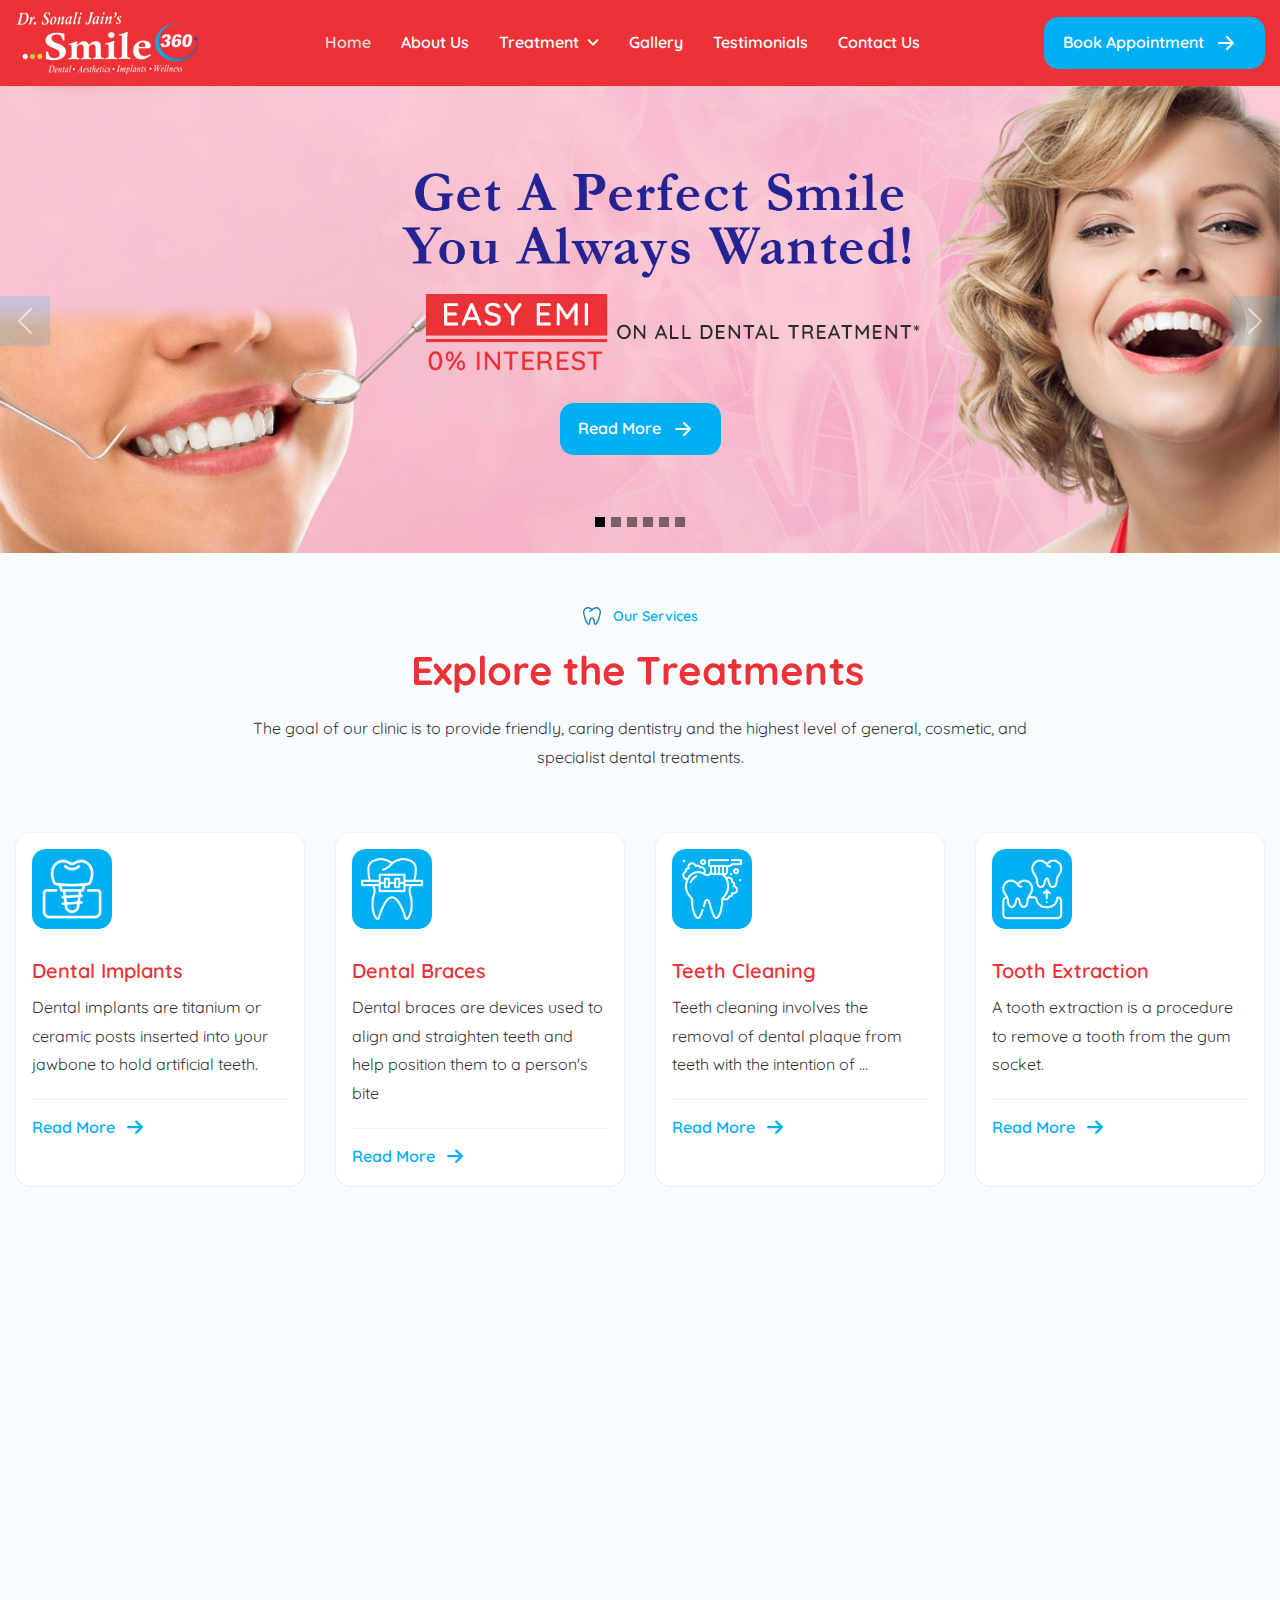
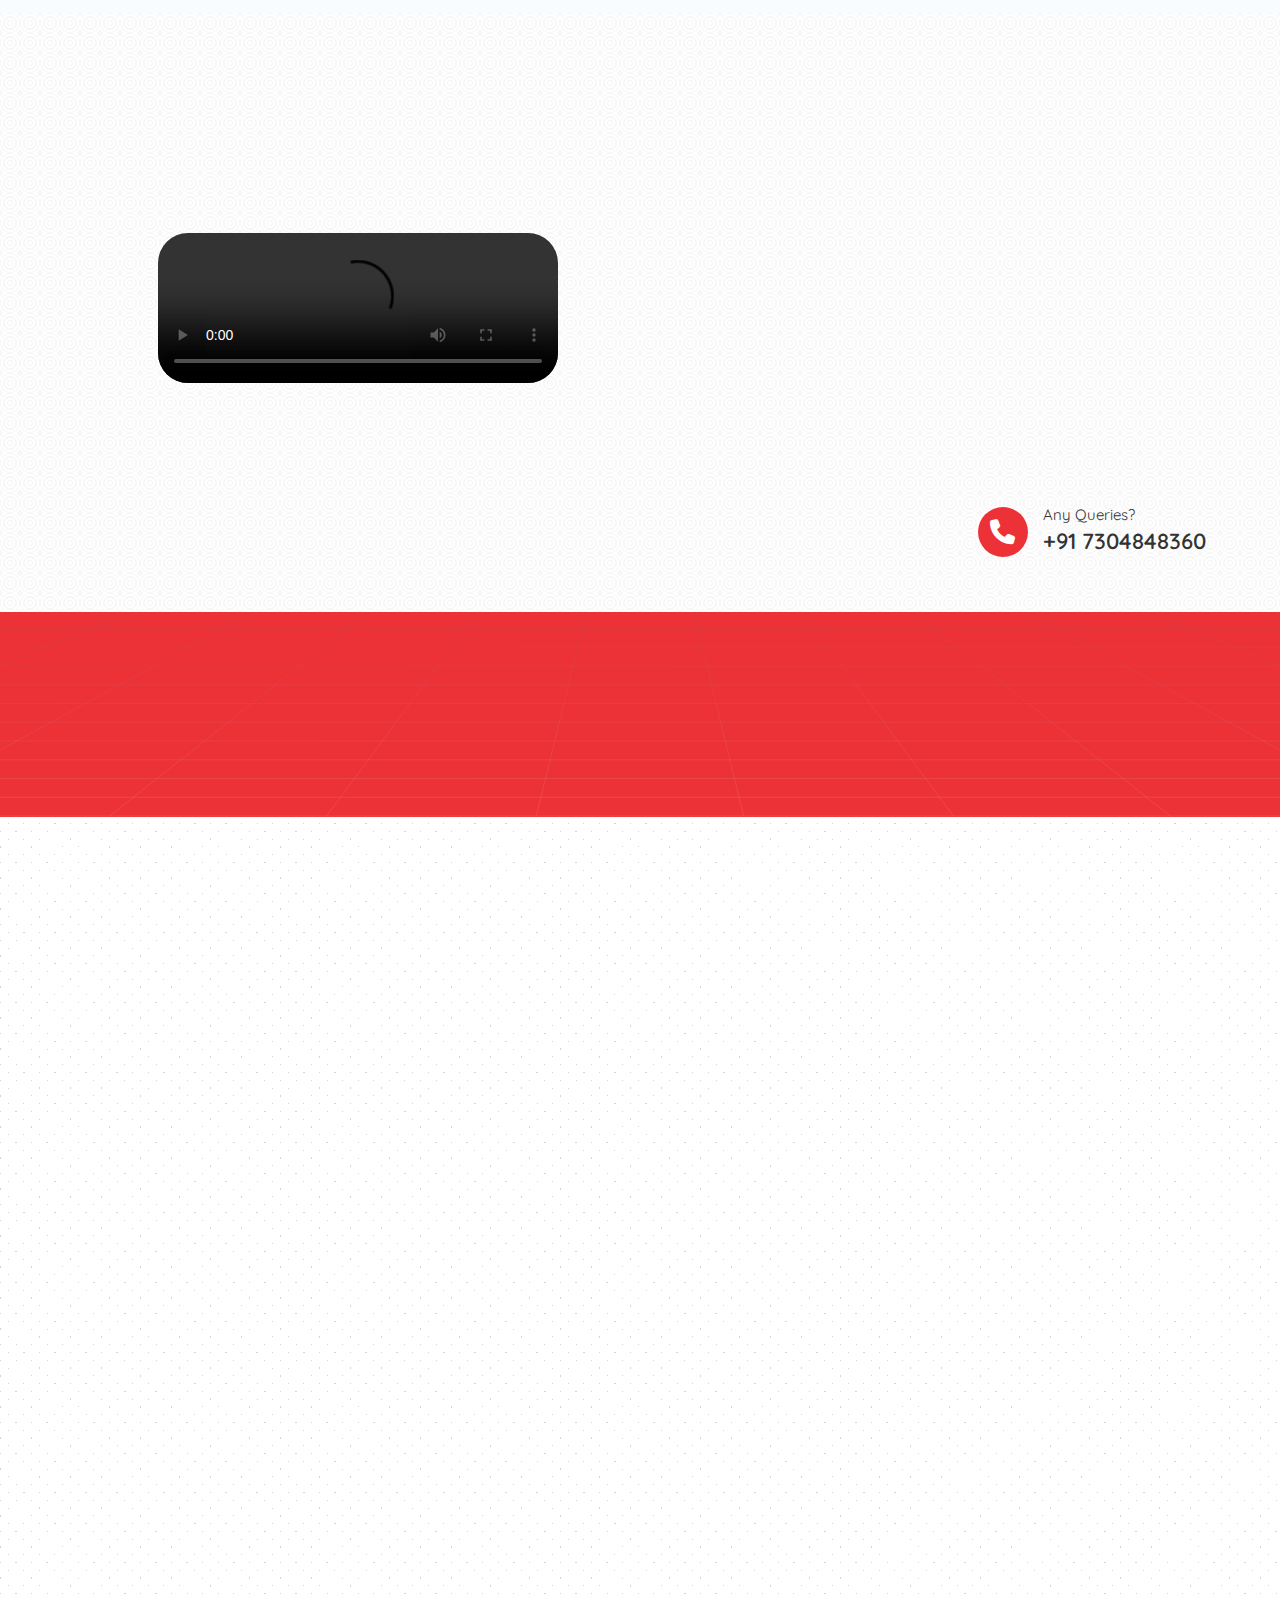
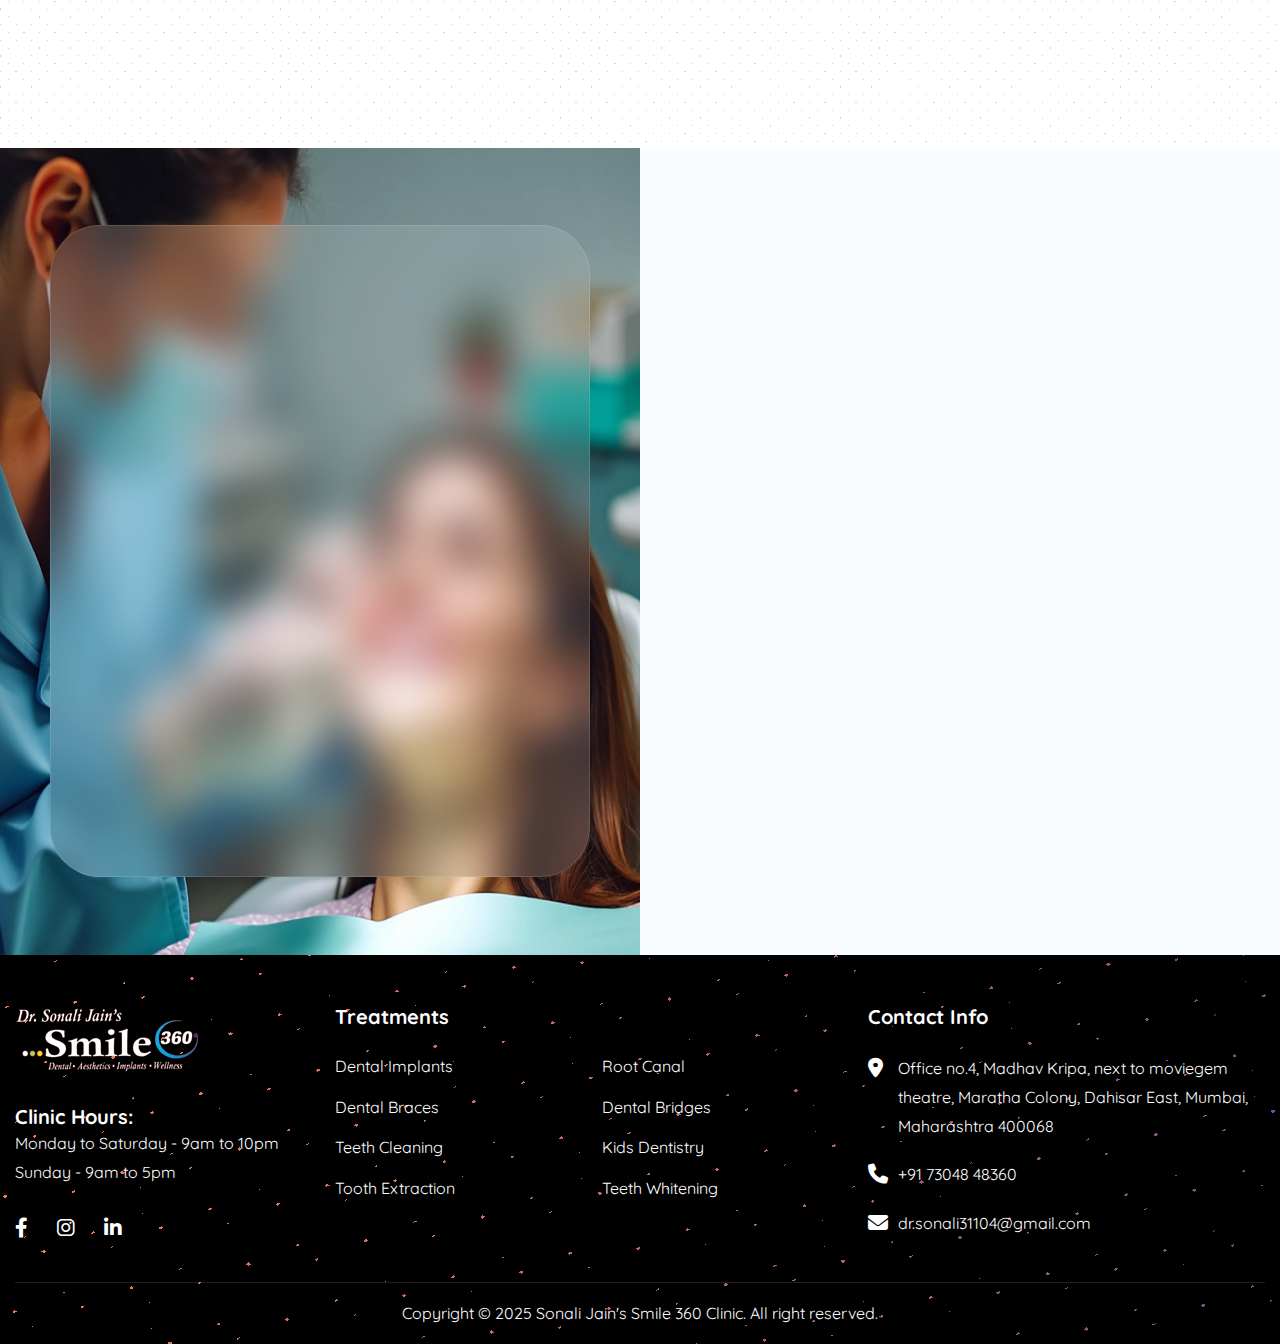
==== commit 97281871: "- contact page, dental implant page" ====
--- a/index.html
+++ b/index.html
@@ -53,7 +53,7 @@
 
                             <li class="nav-item submenu"><a class="nav-link" href="#">Treatment</a>
                                 <ul>
-                                    <li class="nav-item"><a class="nav-link" href="">Dental Implants
+                                    <li class="nav-item"><a class="nav-link" href="">Dental Implants</a></li>
                                     <li class="nav-item"><a class="nav-link" href="">Dental Braces</a></li>
                                     <li class="nav-item"><a class="nav-link" href="">Teeth Cleaning</a></li>
                                     <li class="nav-item"><a class="nav-link" href="">Tooth Extraction</a></li>
@@ -338,7 +338,7 @@
     <div class="about-us">
         <div class="container">
             <div class="row align-items-center">
-                <div class="col-lg-6">
+                <div class="col-lg-7">
                     <!-- About Image Start -->
                     <div class="about-image">
                         <div class="about-img">
@@ -350,12 +350,36 @@
                                 </video>
                             </figure>
                         </div>
-
-
+                        <!-- Happy Patients Counter Start -->
+                        <div class="happy-patients-counter wow fadeInUp" data-wow-delay="1s">
+                            <div class="happy-patients-counter-box">
+                                <div class="icon-box">
+                                    <img src="images/icon-happy-patients.svg" alt="">
+                                </div>
+
+                                <div class="happy-patients-counter-content">
+
+                                    <h3><span class="counter" data-count="10360">0</span>+</h3>
+                                    <p>happy patients</p>
+                                </div>
+                            </div>
+                        </div>
+                        <!-- Happy Patients Counter End -->
+                        <!-- About Content Box Start -->
+                        <div class="experience-counter wow fadeInUp" data-wow-delay="0.5s">
+                            <div class="icon-box">
+                                <img src="images/icon-experience-year.svg" alt="">
+                            </div>
+                            <div class="experience-counter-content">
+                                <h3><span class="counter" data-count="15">0</span>+</h3>
+                                <p>years of experience</p>
+                            </div>
+                        </div>
+                        <!-- About Content Box End -->
                     </div>
                     <!-- About Image End -->
                 </div>
-                <div class="col-lg-6">
+                <div class="col-lg-5">
                     <!-- About Us Content Start -->
                     <div class="about-us-content">
                         <!-- Section Title Start -->
@@ -372,7 +396,7 @@
                         <!-- About Content Body Start -->
                         <div class="about-content-body">
                             <div class="row align-items-center">
-                                <div class="col-md-6">
+                                <div class="col-md-12">
                                     <!-- About Content List Start -->
                                     <div class="about-content-list wow fadeInUp" data-wow-delay="0.5s">
                                         <ul>
@@ -385,43 +409,26 @@
                                     <!-- About Content List End -->
                                 </div>
 
-                                <div class="col-md-6">
-                                    <!-- About Content Box Start -->
-                                    <div class="experience-counter wow fadeInUp" data-wow-delay="0.5s">
-                                        <div class="icon-box">
-                                            <img src="images/icon-experience-year.svg" alt="">
-                                        </div>
-                                        <div class="experience-counter-content">
-                                            <h3><span class="counter" data-count="10">0</span>+</h3>
-                                            <p>years of experience</p>
-                                        </div>
-                                    </div>
-                                    <!-- About Content Box End -->
-                                    <!-- Happy Patients Counter Start -->
-                                    <div class="happy-patients-counter wow fadeInUp" data-wow-delay="1s">
-                                        <div class="happy-patients-counter-box">
-                                            <div class="icon-box">
-                                                <img src="images/icon-happy-patients.svg" alt="">
-                                            </div>
-
-                                            <div class="happy-patients-counter-content">
-
-                                                <h3><span class="counter" data-count="875">0</span>+</h3>
-                                                <p>happy patients</p>
-                                            </div>
-                                        </div>
-                                    </div>
-                                    <!-- Happy Patients Counter End -->
-                                </div>
+
                             </div>
                         </div>
                         <!-- About Content Body End -->
-
+                        <div class="about-content-body-contact">
                         <!-- About Content Btn Start -->
                         <div class="about-content-btn wow fadeInUp" data-wow-delay="0.75s">
                             <a href="#" class="btn-default">read more</a>
                         </div>
                         <!-- About Content Btn End -->
+                        <div class="about__contact">
+                            <div class="icon">
+                                <i class="fa fa-phone"></i>
+                            </div>
+                            <div class="content">
+                                <span>Any Queries?</span>
+                                <a href="tel:07304848360">+91 7304848360</a>
+                            </div>
+                        </div>
+                    </div>
                     </div>
                     <!-- About Us Content End -->
                 </div>
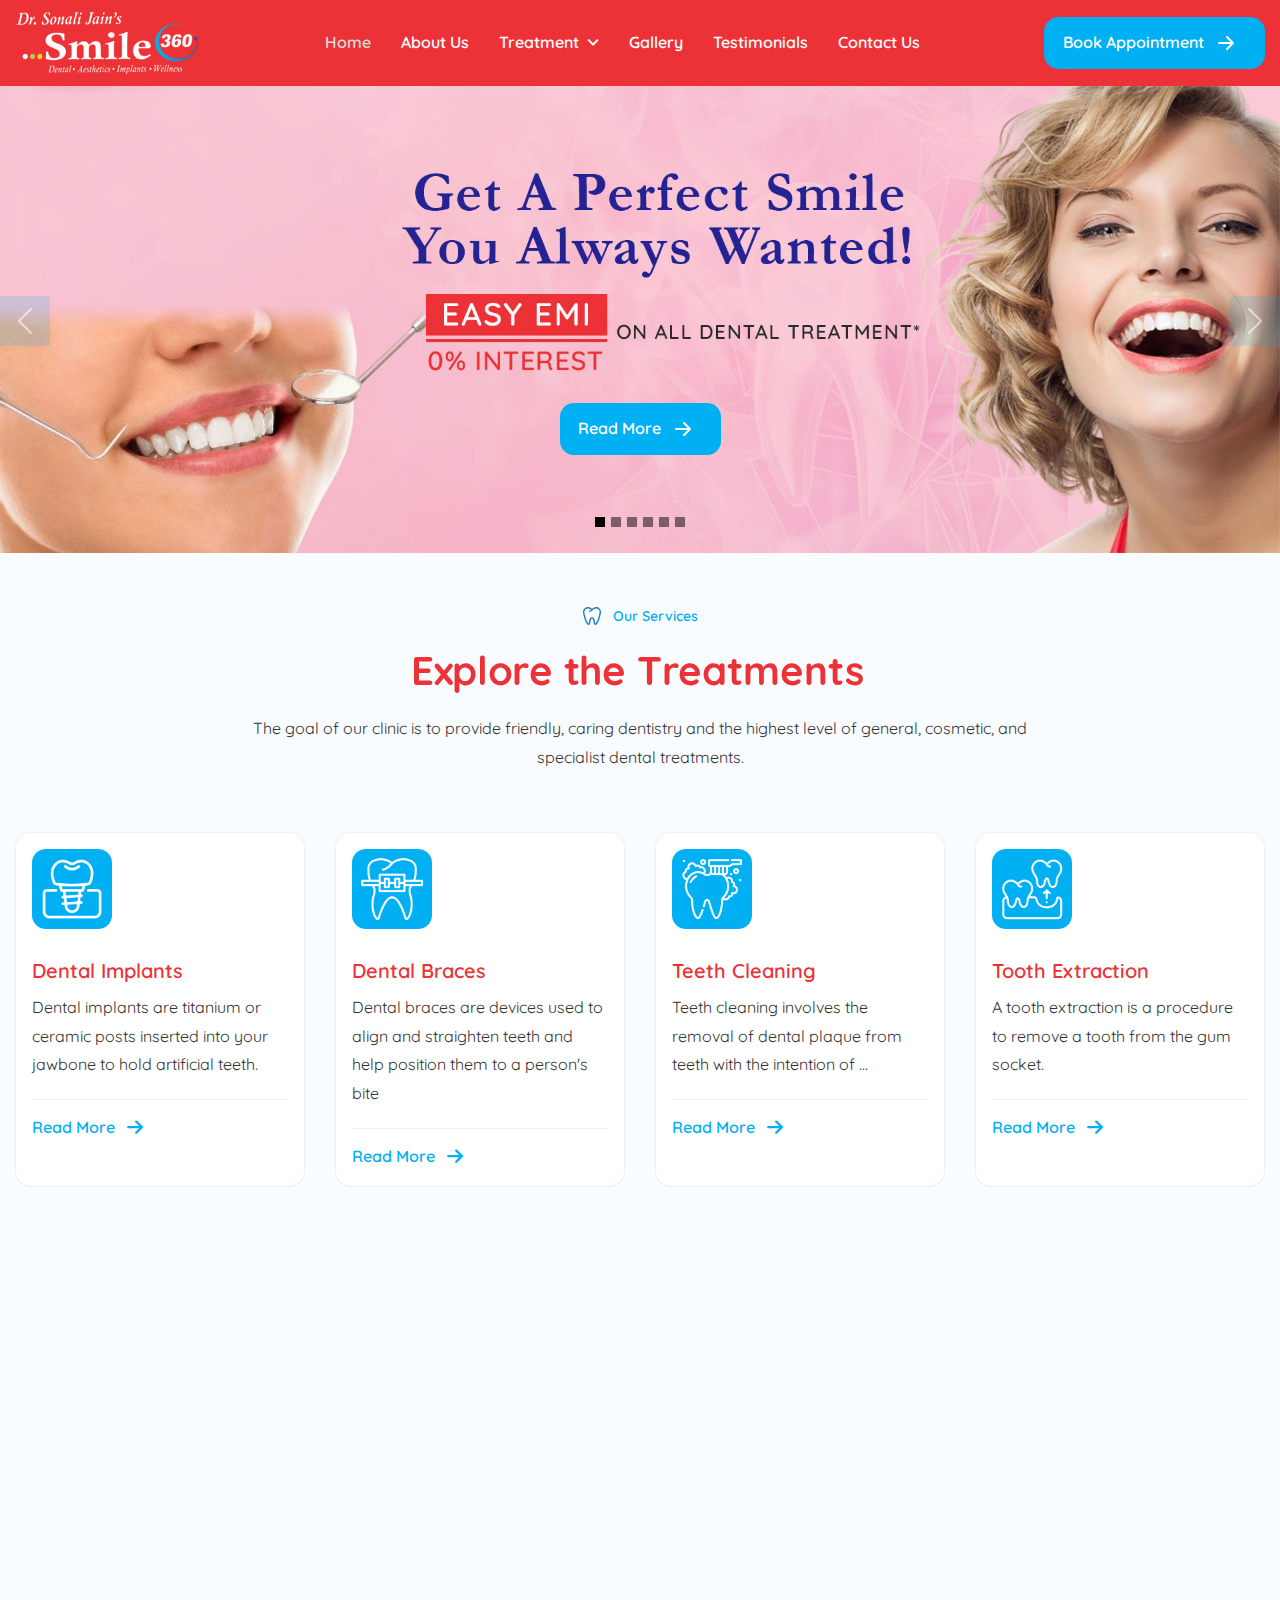
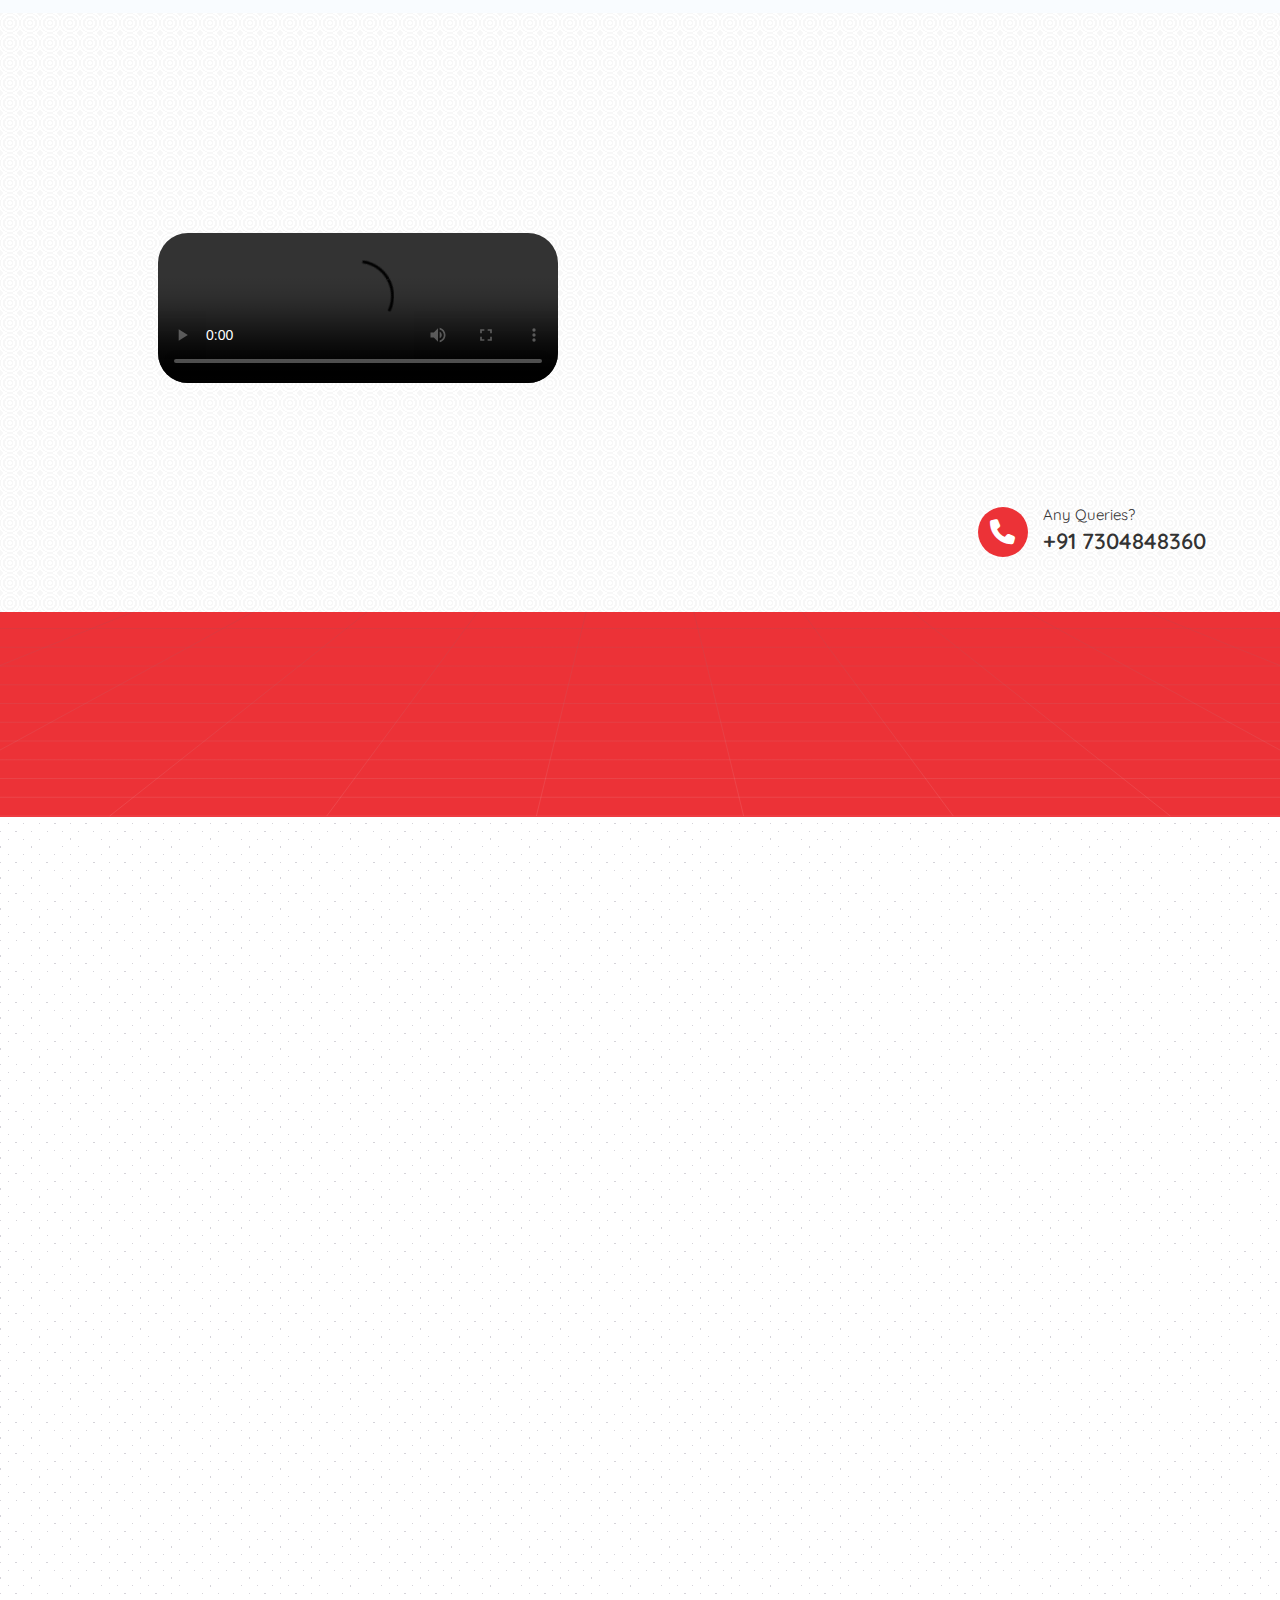
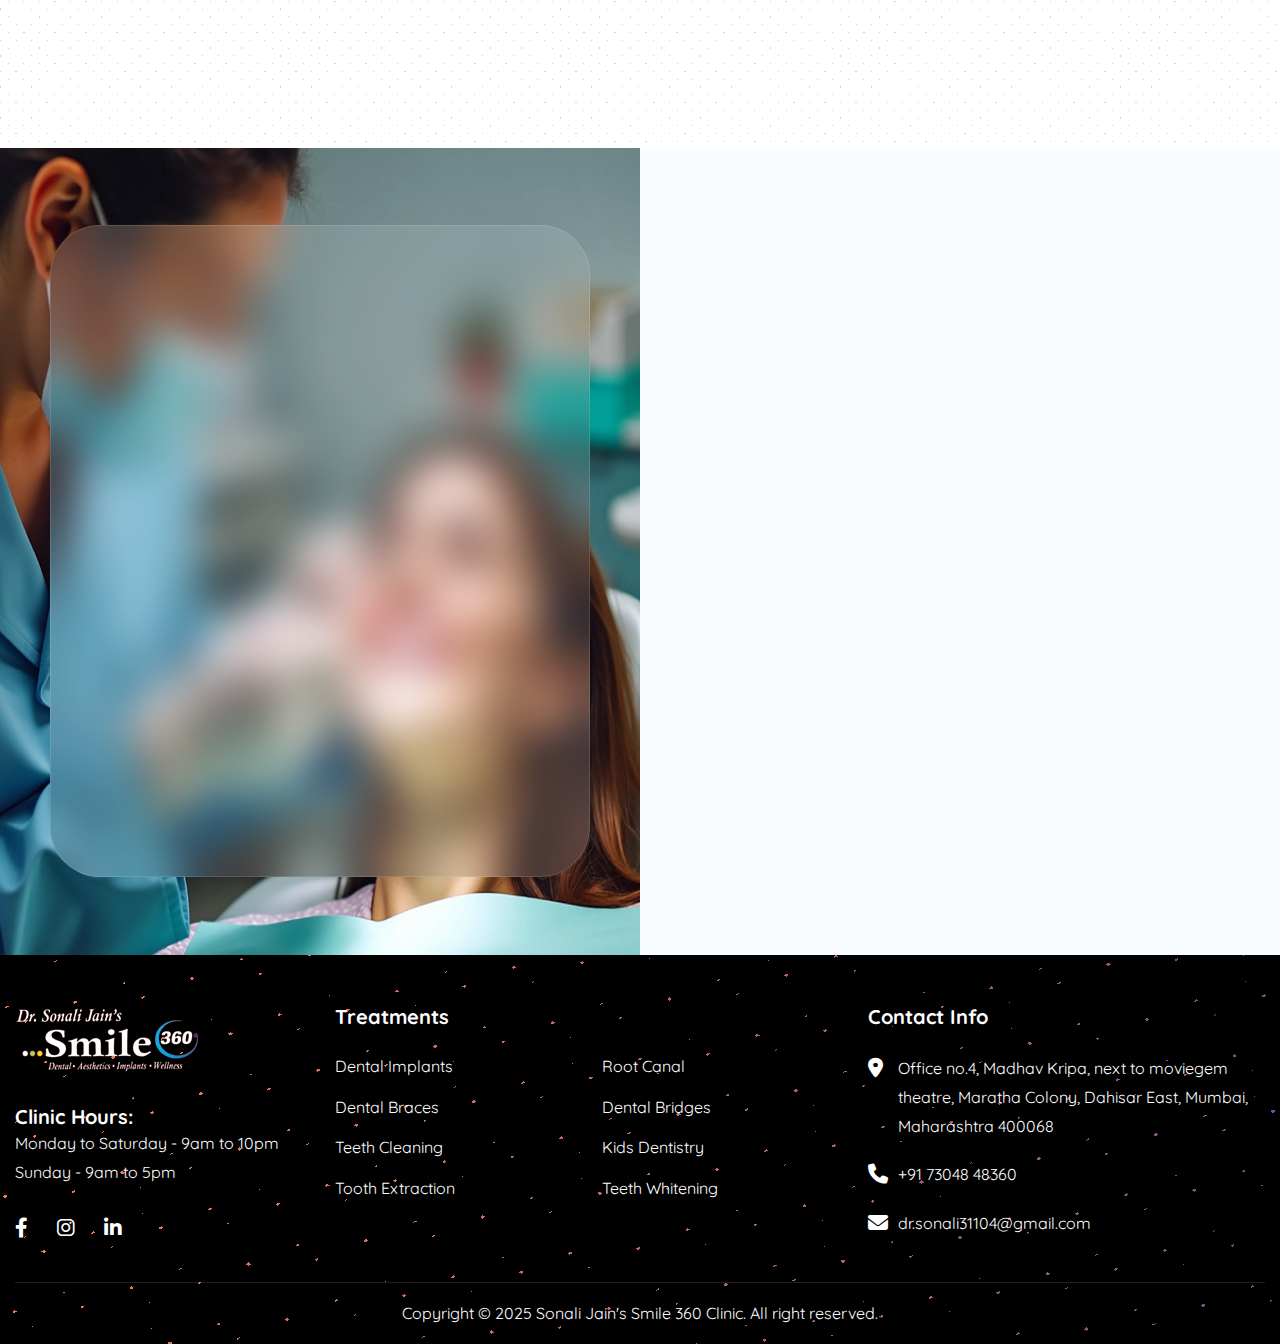
==== commit 802e2887: "- link dental implants" ====
--- a/index.html
+++ b/index.html
@@ -53,7 +53,7 @@
 
                             <li class="nav-item submenu"><a class="nav-link" href="#">Treatment</a>
                                 <ul>
-                                    <li class="nav-item"><a class="nav-link" href="">Dental Implants</a></li>
+                                    <li class="nav-item"><a class="nav-link" href="dental-implant-in-dahisar-east.html">Dental Implants</a></li>
                                     <li class="nav-item"><a class="nav-link" href="">Dental Braces</a></li>
                                     <li class="nav-item"><a class="nav-link" href="">Teeth Cleaning</a></li>
                                     <li class="nav-item"><a class="nav-link" href="">Tooth Extraction</a></li>
@@ -65,7 +65,7 @@
                             </li>
                             <li class="nav-item"><a class="nav-link" href="">Gallery</a></li>
                             <li class="nav-item"><a class="nav-link" href="">Testimonials</a></li>
-                            <li class="nav-item"><a class="nav-link" href="">Contact Us</a></li>
+                            <li class="nav-item"><a class="nav-link" href="contact.html">Contact Us</a></li>
                             <li class="nav-item highlighted-menu"><a class="nav-link" href="">Book Appointment</a>
                             </li>
                         </ul>
@@ -113,7 +113,7 @@
                 </div>
             </div>
             <div class="carousel-item">
-                <img src="images/slider/banner6.jpg" class="d-block w-100" alt="Electrical Draughtsman Course">
+                <img src="images/slider/banner6.jpg" class="d-block w-100" alt="">
                 <div class="carousel-caption bottom-1 row justify-content-end">
                     <div class="col-md-6 col-6">
 
@@ -145,7 +145,7 @@
                 <div class="carousel-caption row text-start">
                     <div class="col-md-12 col-12">
 
-                        <a class="btn-default wow fadeInUp" data-wow-delay="1s" href="">Read More </a>
+                        <a class="btn-default wow fadeInUp" data-wow-delay="1s" href="dental-implant-in-dahisar-east.html">Read More </a>
                     </div>
                 </div>
             </div>
@@ -206,7 +206,7 @@
 
                         </div>
                         <div class="service-btn">
-                            <a href="#" class="redmore-btn">read more</a>
+                            <a href="dental-implant-in-dahisar-east.html" class="redmore-btn">read more</a>
                         </div>
                     </div>
 
@@ -798,7 +798,7 @@
                         <div class="row">
                             <div class="col-6">
                                 <ul>
-                                    <li><a href="">Dental Implants</a></li>
+                                    <li><a href="dental-implant-in-dahisar-east.html">Dental Implants</a></li>
                                     <li><a href="">Dental Braces</a></li>
                                     <li><a href="">Teeth Cleaning</a></li>
                                     <li><a href="">Tooth Extraction</a></li>
